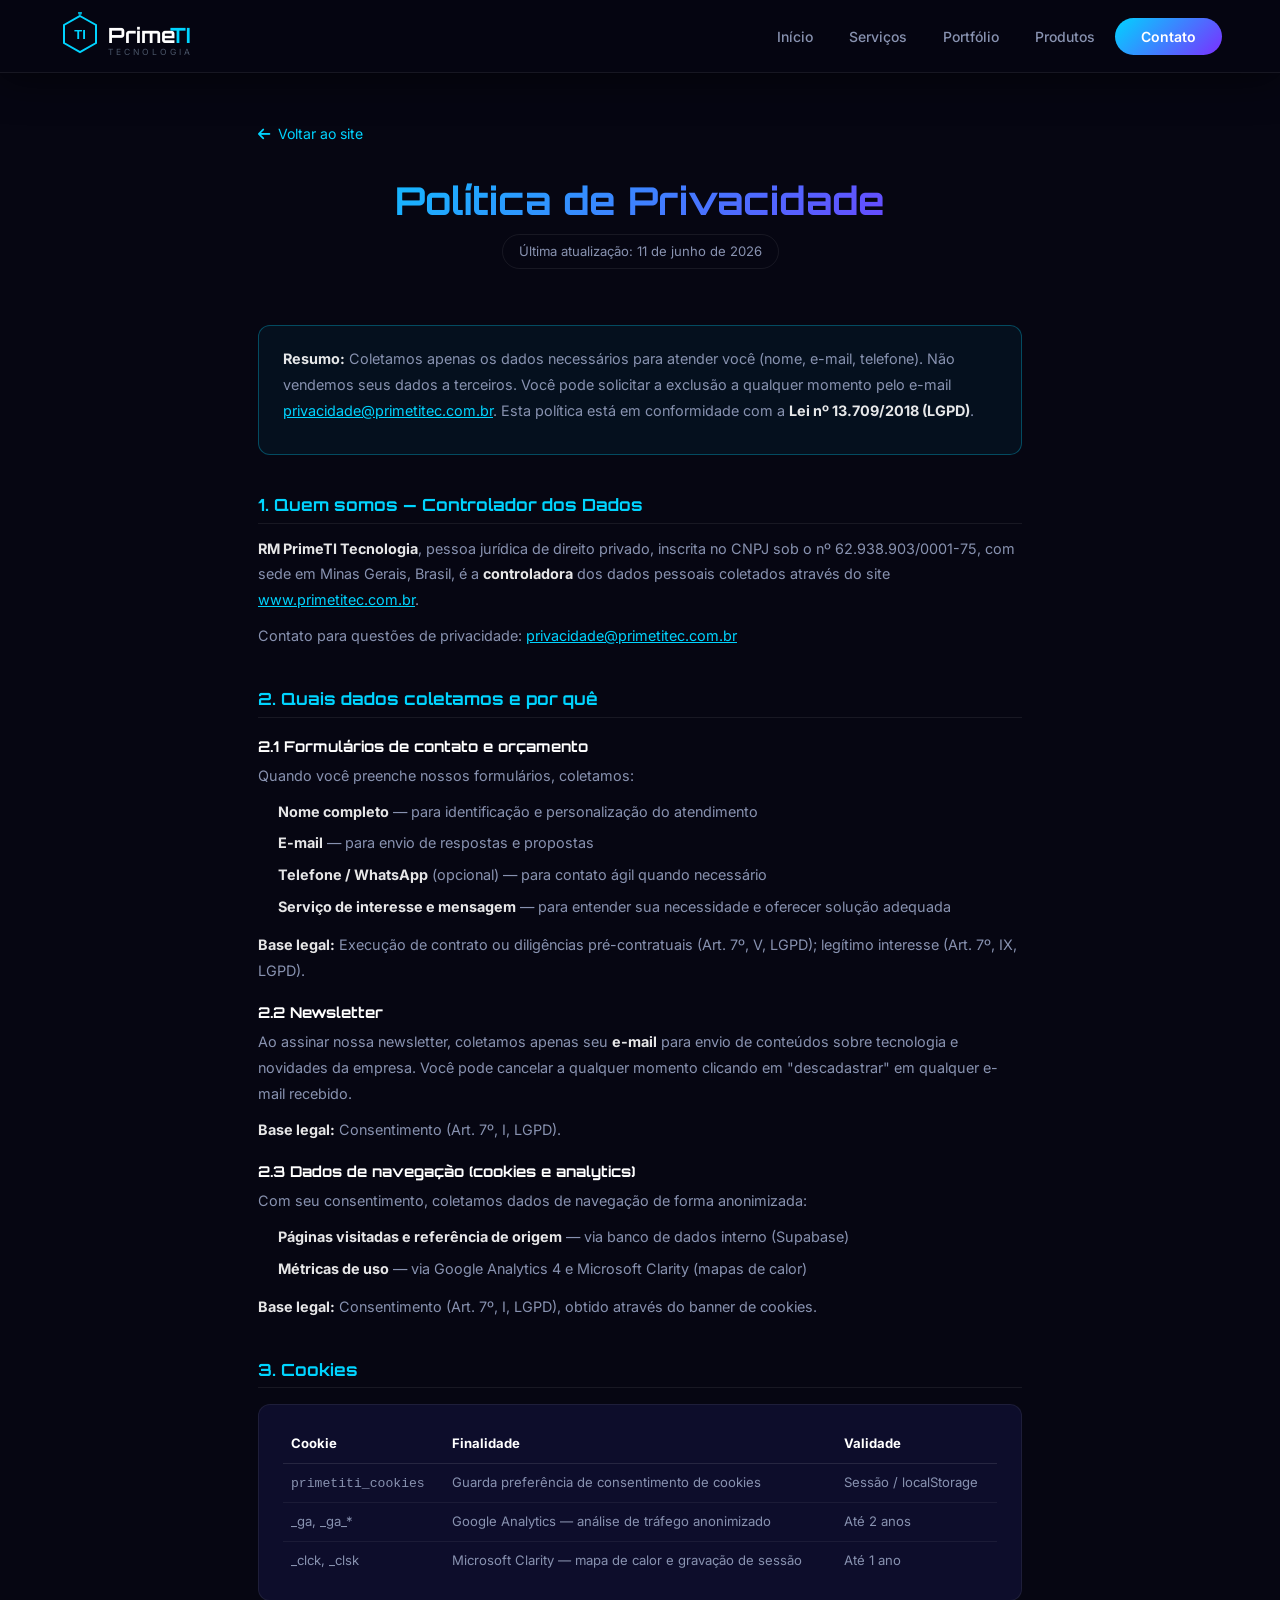
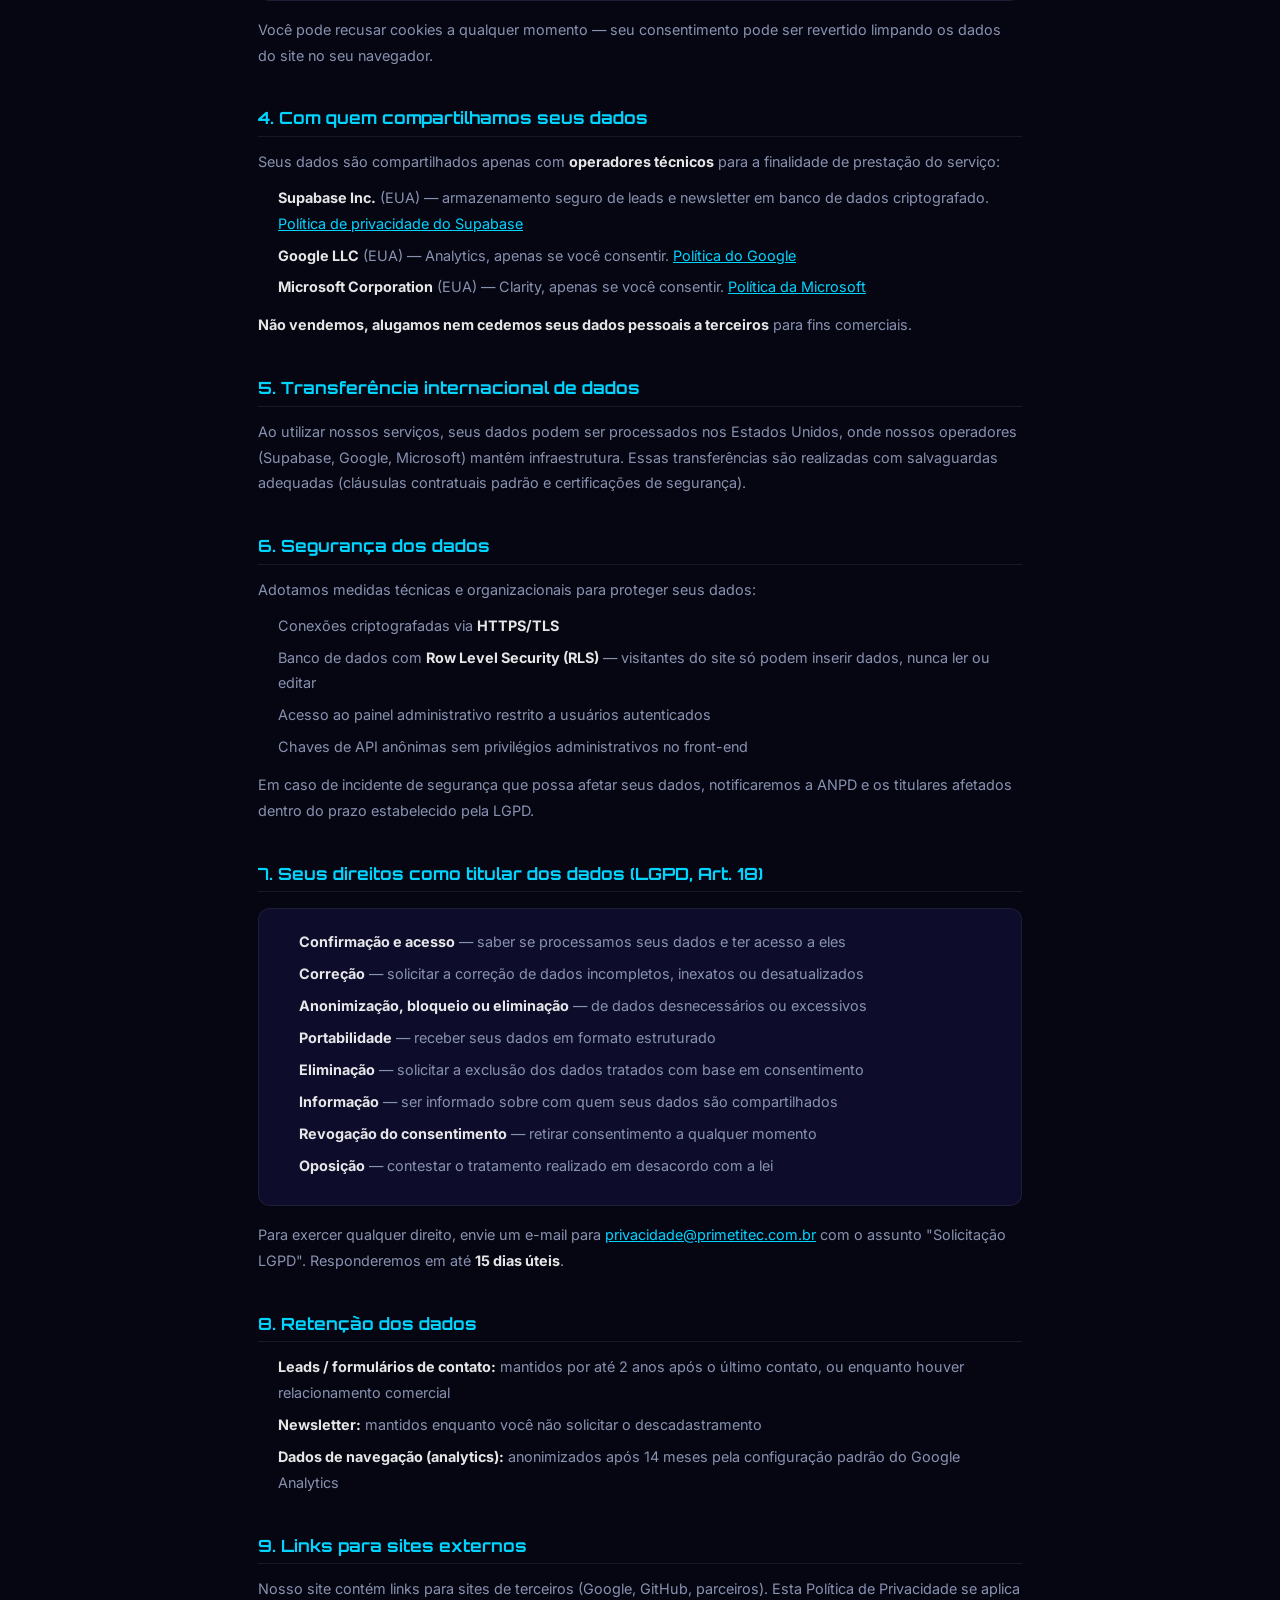
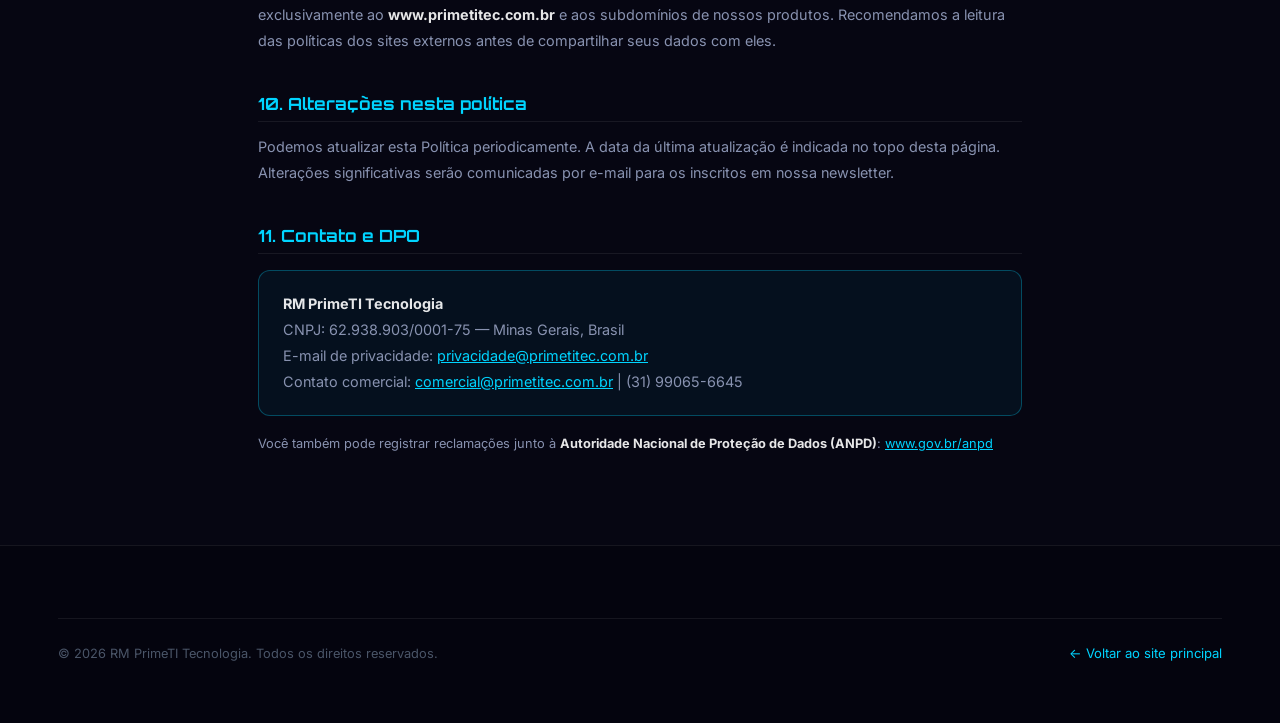
==== politica-de-privacidade.html @ 455aa3ec "feat: implement full feature set — LGPD, portfolio, testimonials, FAQ, quick quote, analytics, socia" ====
<!DOCTYPE html>
<html lang="pt-BR">
<head>
  <meta charset="UTF-8">
  <meta name="viewport" content="width=device-width, initial-scale=1.0">
  <title>Política de Privacidade | RM PrimeTI Tecnologia</title>
  <meta name="description" content="Política de Privacidade e Proteção de Dados da RM PrimeTI Tecnologia, em conformidade com a LGPD (Lei nº 13.709/2018).">
  <meta name="robots" content="index, follow">
  <link rel="canonical" href="https://www.primetitec.com.br/politica-de-privacidade.html">

  <link rel="icon" type="image/svg+xml" href="data:image/svg+xml,%3Csvg xmlns='http://www.w3.org/2000/svg' viewBox='0 0 64 64'%3E%3Crect width='64' height='64' rx='12' fill='%23060612'/%3E%3Cpolygon points='32,6 50,16 50,36 32,46 14,36 14,16' fill='none' stroke='%2300d4ff' stroke-width='2.5'/%3E%3Ctext x='50%25' y='58%25' text-anchor='middle' dominant-baseline='middle' font-family='Arial Black' font-weight='900' font-size='16' fill='%2300d4ff'%3ETI%3C/text%3E%3C/svg%3E">

  <link rel="preconnect" href="https://fonts.googleapis.com">
  <link rel="preconnect" href="https://fonts.gstatic.com" crossorigin>
  <link href="https://fonts.googleapis.com/css2?family=Orbitron:wght@700&family=Inter:wght@300;400;500;600&display=swap" rel="stylesheet">
  <link rel="stylesheet" href="https://cdnjs.cloudflare.com/ajax/libs/font-awesome/6.5.0/css/all.min.css">
  <link rel="stylesheet" href="css/styles.css">

  <style>
    .pp-page{padding:120px 0 80px}
    .pp-page .container{max-width:820px}
    .pp-header{text-align:center;margin-bottom:56px}
    .pp-header h1{font-family:var(--f-head);font-size:clamp(1.8rem,3vw,2.6rem);background:var(--grad);-webkit-background-clip:text;-webkit-text-fill-color:transparent;background-clip:text;margin-bottom:12px}
    .pp-header .updated{font-size:.82rem;color:var(--gray-1);border:1px solid var(--border);padding:6px 16px;border-radius:30px;display:inline-block}
    .pp-body h2{font-family:var(--f-head);font-size:1.05rem;color:var(--cyan);margin:40px 0 12px;padding-bottom:8px;border-bottom:1px solid var(--border)}
    .pp-body h3{font-size:.93rem;font-weight:700;color:#fff;margin:20px 0 8px}
    .pp-body p,.pp-body li{font-size:.9rem;color:var(--gray-1);line-height:1.8;margin-bottom:10px}
    .pp-body ul,.pp-body ol{padding-left:20px;margin-bottom:12px}
    .pp-body li{margin-bottom:6px}
    .pp-body a{color:var(--cyan);text-decoration:underline}
    .pp-body strong{color:rgba(255,255,255,.9)}
    .pp-card{background:var(--bg-card);border:1px solid var(--border);border-radius:12px;padding:20px 24px;margin:16px 0}
    .pp-card.highlight{border-color:rgba(0,212,255,.3);background:rgba(0,212,255,.05)}
    .back-link{display:inline-flex;align-items:center;gap:8px;color:var(--cyan);font-size:.88rem;margin-bottom:32px;text-decoration:none;transition:opacity .2s}
    .back-link:hover{opacity:.7}
  </style>
</head>
<body>

  <!-- NAVBAR -->
  <nav id="navbar" class="navbar scrolled" role="navigation" aria-label="Navegação principal">
    <div class="nav-container">
      <a href="/" class="nav-logo" aria-label="RM PrimeTI Tecnologia - Início">
        <svg width="190" height="48" viewBox="0 0 190 48" fill="none" xmlns="http://www.w3.org/2000/svg" aria-hidden="true">
          <polygon points="22,4 38,13 38,31 22,40 6,31 6,13" fill="none" stroke="#00d4ff" stroke-width="2"/>
          <circle cx="22" cy="1" r="2" fill="#00d4ff" opacity="0.8"/>
          <text x="22" y="27" text-anchor="middle" font-family="Arial Black, sans-serif" font-weight="900" font-size="13" fill="#00d4ff">TI</text>
          <text x="50" y="31" font-family="Orbitron, Arial, sans-serif" font-weight="700" font-size="21" fill="white">Prime</text>
          <text x="112" y="31" font-family="Orbitron, Arial, sans-serif" font-weight="700" font-size="21" fill="#00d4ff">TI</text>
          <text x="50" y="43" font-family="Inter, Arial, sans-serif" font-size="8.5" fill="#4a5568" letter-spacing="3">TECNOLOGIA</text>
        </svg>
      </a>
      <ul class="nav-menu" role="menubar">
        <li role="none"><a href="/#inicio"    class="nav-link" role="menuitem">Início</a></li>
        <li role="none"><a href="/#servicos"  class="nav-link" role="menuitem">Serviços</a></li>
        <li role="none"><a href="/#portfolio" class="nav-link" role="menuitem">Portfólio</a></li>
        <li role="none"><a href="/#produtos"  class="nav-link" role="menuitem">Produtos</a></li>
        <li role="none"><a href="/#contato"   class="nav-link nav-cta" role="menuitem">Contato</a></li>
      </ul>
      <button class="nav-toggle" id="navToggle" aria-label="Abrir menu" aria-expanded="false">
        <span></span><span></span><span></span>
      </button>
    </div>
  </nav>

  <!-- CONTENT -->
  <main class="pp-page">
    <div class="container">

      <a href="/" class="back-link">
        <i class="fas fa-arrow-left" aria-hidden="true"></i>
        Voltar ao site
      </a>

      <header class="pp-header">
        <h1>Política de Privacidade</h1>
        <span class="updated">Última atualização: 11 de junho de 2026</span>
      </header>

      <div class="pp-body">

        <div class="pp-card highlight">
          <p><strong>Resumo:</strong> Coletamos apenas os dados necessários para atender você (nome, e-mail, telefone). Não vendemos seus dados a terceiros. Você pode solicitar a exclusão a qualquer momento pelo e-mail <a href="mailto:privacidade@primetitec.com.br">privacidade@primetitec.com.br</a>. Esta política está em conformidade com a <strong>Lei nº 13.709/2018 (LGPD)</strong>.</p>
        </div>

        <h2>1. Quem somos — Controlador dos Dados</h2>
        <p><strong>RM PrimeTI Tecnologia</strong>, pessoa jurídica de direito privado, inscrita no CNPJ sob o nº 62.938.903/0001-75, com sede em Minas Gerais, Brasil, é a <strong>controladora</strong> dos dados pessoais coletados através do site <a href="https://www.primetitec.com.br">www.primetitec.com.br</a>.</p>
        <p>Contato para questões de privacidade: <a href="mailto:privacidade@primetitec.com.br">privacidade@primetitec.com.br</a></p>

        <h2>2. Quais dados coletamos e por quê</h2>

        <h3>2.1 Formulários de contato e orçamento</h3>
        <p>Quando você preenche nossos formulários, coletamos:</p>
        <ul>
          <li><strong>Nome completo</strong> — para identificação e personalização do atendimento</li>
          <li><strong>E-mail</strong> — para envio de respostas e propostas</li>
          <li><strong>Telefone / WhatsApp</strong> (opcional) — para contato ágil quando necessário</li>
          <li><strong>Serviço de interesse e mensagem</strong> — para entender sua necessidade e oferecer solução adequada</li>
        </ul>
        <p><strong>Base legal:</strong> Execução de contrato ou diligências pré-contratuais (Art. 7º, V, LGPD); legítimo interesse (Art. 7º, IX, LGPD).</p>

        <h3>2.2 Newsletter</h3>
        <p>Ao assinar nossa newsletter, coletamos apenas seu <strong>e-mail</strong> para envio de conteúdos sobre tecnologia e novidades da empresa. Você pode cancelar a qualquer momento clicando em "descadastrar" em qualquer e-mail recebido.</p>
        <p><strong>Base legal:</strong> Consentimento (Art. 7º, I, LGPD).</p>

        <h3>2.3 Dados de navegação (cookies e analytics)</h3>
        <p>Com seu consentimento, coletamos dados de navegação de forma anonimizada:</p>
        <ul>
          <li><strong>Páginas visitadas e referência de origem</strong> — via banco de dados interno (Supabase)</li>
          <li><strong>Métricas de uso</strong> — via Google Analytics 4 e Microsoft Clarity (mapas de calor)</li>
        </ul>
        <p><strong>Base legal:</strong> Consentimento (Art. 7º, I, LGPD), obtido através do banner de cookies.</p>

        <h2>3. Cookies</h2>
        <div class="pp-card">
          <table style="width:100%;border-collapse:collapse;font-size:.82rem">
            <thead>
              <tr style="border-bottom:1px solid rgba(255,255,255,.1)">
                <th style="text-align:left;padding:8px;color:#fff">Cookie</th>
                <th style="text-align:left;padding:8px;color:#fff">Finalidade</th>
                <th style="text-align:left;padding:8px;color:#fff">Validade</th>
              </tr>
            </thead>
            <tbody>
              <tr>
                <td style="padding:8px;color:var(--gray-1)"><code>primetiti_cookies</code></td>
                <td style="padding:8px;color:var(--gray-1)">Guarda preferência de consentimento de cookies</td>
                <td style="padding:8px;color:var(--gray-1)">Sessão / localStorage</td>
              </tr>
              <tr style="border-top:1px solid rgba(255,255,255,.06)">
                <td style="padding:8px;color:var(--gray-1)">_ga, _ga_*</td>
                <td style="padding:8px;color:var(--gray-1)">Google Analytics — análise de tráfego anonimizado</td>
                <td style="padding:8px;color:var(--gray-1)">Até 2 anos</td>
              </tr>
              <tr style="border-top:1px solid rgba(255,255,255,.06)">
                <td style="padding:8px;color:var(--gray-1)">_clck, _clsk</td>
                <td style="padding:8px;color:var(--gray-1)">Microsoft Clarity — mapa de calor e gravação de sessão</td>
                <td style="padding:8px;color:var(--gray-1)">Até 1 ano</td>
              </tr>
            </tbody>
          </table>
        </div>
        <p>Você pode recusar cookies a qualquer momento — seu consentimento pode ser revertido limpando os dados do site no seu navegador.</p>

        <h2>4. Com quem compartilhamos seus dados</h2>
        <p>Seus dados são compartilhados apenas com <strong>operadores técnicos</strong> para a finalidade de prestação do serviço:</p>
        <ul>
          <li><strong>Supabase Inc.</strong> (EUA) — armazenamento seguro de leads e newsletter em banco de dados criptografado. <a href="https://supabase.com/privacy" target="_blank" rel="noopener">Política de privacidade do Supabase</a></li>
          <li><strong>Google LLC</strong> (EUA) — Analytics, apenas se você consentir. <a href="https://policies.google.com/privacy" target="_blank" rel="noopener">Política do Google</a></li>
          <li><strong>Microsoft Corporation</strong> (EUA) — Clarity, apenas se você consentir. <a href="https://privacy.microsoft.com/pt-br/privacystatement" target="_blank" rel="noopener">Política da Microsoft</a></li>
        </ul>
        <p><strong>Não vendemos, alugamos nem cedemos seus dados pessoais a terceiros</strong> para fins comerciais.</p>

        <h2>5. Transferência internacional de dados</h2>
        <p>Ao utilizar nossos serviços, seus dados podem ser processados nos Estados Unidos, onde nossos operadores (Supabase, Google, Microsoft) mantêm infraestrutura. Essas transferências são realizadas com salvaguardas adequadas (cláusulas contratuais padrão e certificações de segurança).</p>

        <h2>6. Segurança dos dados</h2>
        <p>Adotamos medidas técnicas e organizacionais para proteger seus dados:</p>
        <ul>
          <li>Conexões criptografadas via <strong>HTTPS/TLS</strong></li>
          <li>Banco de dados com <strong>Row Level Security (RLS)</strong> — visitantes do site só podem inserir dados, nunca ler ou editar</li>
          <li>Acesso ao painel administrativo restrito a usuários autenticados</li>
          <li>Chaves de API anônimas sem privilégios administrativos no front-end</li>
        </ul>
        <p>Em caso de incidente de segurança que possa afetar seus dados, notificaremos a ANPD e os titulares afetados dentro do prazo estabelecido pela LGPD.</p>

        <h2>7. Seus direitos como titular dos dados (LGPD, Art. 18)</h2>
        <div class="pp-card">
          <ul style="margin:0;padding-left:16px">
            <li><strong>Confirmação e acesso</strong> — saber se processamos seus dados e ter acesso a eles</li>
            <li><strong>Correção</strong> — solicitar a correção de dados incompletos, inexatos ou desatualizados</li>
            <li><strong>Anonimização, bloqueio ou eliminação</strong> — de dados desnecessários ou excessivos</li>
            <li><strong>Portabilidade</strong> — receber seus dados em formato estruturado</li>
            <li><strong>Eliminação</strong> — solicitar a exclusão dos dados tratados com base em consentimento</li>
            <li><strong>Informação</strong> — ser informado sobre com quem seus dados são compartilhados</li>
            <li><strong>Revogação do consentimento</strong> — retirar consentimento a qualquer momento</li>
            <li><strong>Oposição</strong> — contestar o tratamento realizado em desacordo com a lei</li>
          </ul>
        </div>
        <p>Para exercer qualquer direito, envie um e-mail para <a href="mailto:privacidade@primetitec.com.br">privacidade@primetitec.com.br</a> com o assunto "Solicitação LGPD". Responderemos em até <strong>15 dias úteis</strong>.</p>

        <h2>8. Retenção dos dados</h2>
        <ul>
          <li><strong>Leads / formulários de contato:</strong> mantidos por até 2 anos após o último contato, ou enquanto houver relacionamento comercial</li>
          <li><strong>Newsletter:</strong> mantidos enquanto você não solicitar o descadastramento</li>
          <li><strong>Dados de navegação (analytics):</strong> anonimizados após 14 meses pela configuração padrão do Google Analytics</li>
        </ul>

        <h2>9. Links para sites externos</h2>
        <p>Nosso site contém links para sites de terceiros (Google, GitHub, parceiros). Esta Política de Privacidade se aplica exclusivamente ao <strong>www.primetitec.com.br</strong> e aos subdomínios de nossos produtos. Recomendamos a leitura das políticas dos sites externos antes de compartilhar seus dados com eles.</p>

        <h2>10. Alterações nesta política</h2>
        <p>Podemos atualizar esta Política periodicamente. A data da última atualização é indicada no topo desta página. Alterações significativas serão comunicadas por e-mail para os inscritos em nossa newsletter.</p>

        <h2>11. Contato e DPO</h2>
        <div class="pp-card highlight">
          <p style="margin:0">
            <strong>RM PrimeTI Tecnologia</strong><br>
            CNPJ: 62.938.903/0001-75 — Minas Gerais, Brasil<br>
            E-mail de privacidade: <a href="mailto:privacidade@primetitec.com.br">privacidade@primetitec.com.br</a><br>
            Contato comercial: <a href="mailto:comercial@primetitec.com.br">comercial@primetitec.com.br</a> | (31) 99065-6645
          </p>
        </div>
        <p style="margin-top:16px;font-size:.8rem">Você também pode registrar reclamações junto à <strong>Autoridade Nacional de Proteção de Dados (ANPD)</strong>: <a href="https://www.gov.br/anpd" target="_blank" rel="noopener">www.gov.br/anpd</a></p>

      </div>
    </div>
  </main>

  <!-- FOOTER -->
  <footer class="footer" role="contentinfo">
    <div class="container">
      <div class="footer-bottom" style="border-top:1px solid rgba(255,255,255,.07);padding:24px 0;display:flex;justify-content:space-between;align-items:center;flex-wrap:wrap;gap:12px">
        <p style="margin:0;font-size:.8rem;color:var(--gray-2)">&copy; <span id="year"></span> RM PrimeTI Tecnologia. Todos os direitos reservados.</p>
        <a href="/" style="color:var(--cyan);font-size:.82rem;text-decoration:none">← Voltar ao site principal</a>
      </div>
    </div>
  </footer>

  <script>document.getElementById('year').textContent = new Date().getFullYear();</script>
  <script>
    const nb = document.getElementById('navbar');
    const tg = document.getElementById('navToggle');
    const mu = nb?.querySelector('.nav-menu');
    tg?.addEventListener('click', () => {
      const o = mu.classList.toggle('open');
      tg.setAttribute('aria-expanded', o);
    });
  </script>
</body>
</html>
---- css/styles.css ----
/* ============================================================
   RM PrimeTI Tecnologia — Site Institucional
   Estilo principal
   ============================================================ */

/* ===== TOKENS ===== */
:root {
  --bg: #060612;
  --bg-2: #0a0a22;
  --bg-card: #0d0d2b;
  --bg-card-h: #131345;
  --cyan: #00d4ff;
  --cyan-d: rgba(0,212,255,.12);
  --cyan-g: rgba(0,212,255,.35);
  --purple: #7b2fff;
  --purple-d: rgba(123,47,255,.12);
  --purple-g: rgba(123,47,255,.35);
  --orange: #ff6b35;
  --green: #27c93f;
  --pink: #ff6b9d;
  --gold: #ffbd2e;
  --wpp: #25d366;
  --white: #ffffff;
  --gray-1: #8892b0;
  --gray-2: #4a5568;
  --border: rgba(255,255,255,.07);
  --border-c: rgba(0,212,255,.25);
  --grad: linear-gradient(135deg,#00d4ff 0%,#7b2fff 100%);
  --f-head: 'Orbitron','Arial Black',sans-serif;
  --f-body: 'Inter','Arial',sans-serif;
  --r: 14px;
  --r-lg: 22px;
  --ease: cubic-bezier(.4,0,.2,1);
  --t: all .3s var(--ease);
}

/* ===== RESET ===== */
*,*::before,*::after{box-sizing:border-box;margin:0;padding:0}
html{scroll-behavior:smooth;font-size:16px}
body{font-family:var(--f-body);background:var(--bg);color:var(--white);line-height:1.65;overflow-x:hidden}
img,svg{display:block;max-width:100%}
a{text-decoration:none;color:inherit}
ul{list-style:none}
button{cursor:pointer;border:none;background:none;font-family:inherit}

/* ===== TYPOGRAPHY ===== */
h1,h2,h3,h4{font-family:var(--f-head);line-height:1.15}
.gradient-text{
  background:var(--grad);
  -webkit-background-clip:text;
  -webkit-text-fill-color:transparent;
  background-clip:text
}

/* ===== LAYOUT ===== */
.container{max-width:1220px;margin:0 auto;padding:0 28px}
section{padding:110px 0}

/* ===== BUTTONS ===== */
.btn{
  display:inline-flex;align-items:center;gap:10px;
  padding:14px 30px;border-radius:50px;
  font-family:var(--f-body);font-size:15px;font-weight:600;
  cursor:pointer;transition:var(--t);position:relative;overflow:hidden
}
.btn-primary{background:var(--grad);color:#fff;box-shadow:0 4px 24px rgba(0,212,255,.3)}
.btn-primary:hover{transform:translateY(-3px);box-shadow:0 10px 40px rgba(0,212,255,.5)}
.btn-secondary{background:transparent;color:#fff;border:1.5px solid rgba(255,255,255,.25);backdrop-filter:blur(10px)}
.btn-secondary:hover{border-color:var(--cyan);color:var(--cyan);background:var(--cyan-d);transform:translateY(-3px)}
.btn-large{padding:18px 40px;font-size:16px}

/* ===== SECTION HEADER ===== */
.section-header{text-align:center;margin-bottom:72px}
.section-tag{
  display:inline-block;padding:6px 18px;
  background:var(--cyan-d);border:1px solid var(--cyan);border-radius:50px;
  color:var(--cyan);font-size:12px;font-weight:700;text-transform:uppercase;letter-spacing:2.5px;margin-bottom:18px
}
.section-title{font-size:clamp(26px,4vw,46px);color:var(--white);margin-bottom:18px}
.section-subtitle{color:var(--gray-1);font-size:17px;max-width:620px;margin:0 auto;line-height:1.75}

/* ===== SCROLL REVEAL ===== */
.reveal{opacity:0;transform:translateY(36px);transition:opacity .75s var(--ease),transform .75s var(--ease)}
.reveal.visible{opacity:1;transform:translateY(0)}

/* ============================================================
   NAVBAR
   ============================================================ */
.navbar{
  position:fixed;top:0;left:0;right:0;z-index:1000;
  padding:18px 0;transition:var(--t)
}
.navbar.scrolled{
  background:rgba(6,6,18,.96);backdrop-filter:blur(20px);
  border-bottom:1px solid var(--border);padding:12px 0;
  box-shadow:0 4px 40px rgba(0,0,0,.6)
}
.nav-container{
  max-width:1220px;margin:0 auto;padding:0 28px;
  display:flex;align-items:center;justify-content:space-between
}
.nav-logo{display:flex;align-items:center;flex-shrink:0}
.nav-menu{display:flex;align-items:center;gap:4px}
.nav-link{
  color:var(--gray-1);font-size:14px;font-weight:500;
  padding:8px 16px;border-radius:8px;transition:var(--t)
}
.nav-link:hover,.nav-link.active{color:var(--white);background:rgba(255,255,255,.05)}
.nav-cta{
  background:var(--grad)!important;color:#fff!important;
  border-radius:50px!important;padding:10px 26px!important;font-weight:600!important
}
.nav-cta:hover{box-shadow:0 6px 24px rgba(0,212,255,.45);transform:translateY(-1px)}
.nav-toggle{
  display:none;flex-direction:column;gap:5px;
  padding:6px;z-index:1001
}
.nav-toggle span{
  display:block;width:24px;height:2px;
  background:var(--white);border-radius:2px;transition:var(--t)
}

/* ============================================================
   HERO
   ============================================================ */
.hero{
  position:relative;min-height:100vh;
  display:flex;align-items:center;justify-content:center;
  overflow:hidden;padding:0
}
#particleCanvas{
  position:absolute;inset:0;width:100%;height:100%;z-index:0
}
.hero-orbs{position:absolute;inset:0;z-index:0;pointer-events:none}
.orb{
  position:absolute;border-radius:50%;filter:blur(80px);
  animation:floatOrb 12s ease-in-out infinite alternate
}
.orb-1{
  width:600px;height:600px;top:-200px;left:-150px;
  background:radial-gradient(circle,rgba(0,212,255,.08),transparent 70%);
  animation-delay:0s
}
.orb-2{
  width:500px;height:500px;top:50%;right:-100px;
  background:radial-gradient(circle,rgba(123,47,255,.1),transparent 70%);
  animation-delay:-4s
}
.orb-3{
  width:400px;height:400px;bottom:-100px;left:30%;
  background:radial-gradient(circle,rgba(0,212,255,.06),transparent 70%);
  animation-delay:-8s
}
@keyframes floatOrb{
  0%{transform:translate(0,0) scale(1)}
  100%{transform:translate(30px,40px) scale(1.1)}
}
.hero-overlay{
  position:absolute;inset:0;z-index:1;
  background:
    radial-gradient(ellipse at 50% 0%,rgba(0,212,255,.06) 0%,transparent 55%),
    linear-gradient(to bottom,transparent 55%,var(--bg) 100%)
}
.hero-content{
  position:relative;z-index:2;text-align:center;
  max-width:880px;padding:0 28px;padding-top:90px
}
.hero-badge{
  display:inline-flex;align-items:center;gap:10px;
  padding:8px 22px;background:rgba(0,212,255,.08);
  border:1px solid rgba(0,212,255,.3);border-radius:50px;
  color:var(--cyan);font-size:13px;font-weight:600;letter-spacing:.5px;
  margin-bottom:36px;
  animation:fadeDown .8s var(--ease) forwards
}
.badge-dot{
  width:8px;height:8px;background:var(--cyan);border-radius:50%;
  animation:pulseDot 2s infinite
}
@keyframes pulseDot{
  0%,100%{opacity:1;transform:scale(1)}
  50%{opacity:.5;transform:scale(.75)}
}
.hero-title{
  font-size:clamp(38px,6.5vw,84px);font-weight:900;
  color:var(--white);margin-bottom:28px
}
.hero-line{
  display:block;opacity:0;transform:translateY(32px);
  animation:fadeUp .9s var(--ease) var(--delay,0s) forwards
}
.hero-subtitle{
  font-size:clamp(16px,2.2vw,20px);color:var(--gray-1);
  max-width:660px;margin:0 auto 44px;line-height:1.8;
  opacity:0;animation:fadeUp .9s var(--ease) var(--delay,0s) forwards
}
.hero-buttons{
  display:flex;gap:18px;justify-content:center;flex-wrap:wrap;
  margin-bottom:72px;
  opacity:0;animation:fadeUp .9s var(--ease) var(--delay,0s) forwards
}
.hero-stats{
  display:flex;align-items:center;justify-content:center;gap:36px;
  opacity:0;animation:fadeUp .9s var(--ease) var(--delay,0s) forwards
}
.stat{text-align:center}
.stat-row{display:flex;align-items:baseline;justify-content:center;gap:2px}
.stat-number{font-family:var(--f-head);font-size:38px;font-weight:700;color:var(--cyan)}
.stat-plus{font-family:var(--f-head);font-size:24px;font-weight:700;color:var(--cyan)}
.stat-label{display:block;font-size:12px;color:var(--gray-2);text-transform:uppercase;letter-spacing:1.5px;margin-top:4px}
.stat-divider{width:1px;height:44px;background:var(--border)}
.hero-scroll{
  position:absolute;bottom:36px;left:50%;transform:translateX(-50%);
  z-index:2;display:flex;flex-direction:column;align-items:center;gap:10px
}
.hero-scroll span{font-size:11px;color:var(--gray-2);letter-spacing:2px;text-transform:uppercase}
.scroll-mouse{
  width:24px;height:40px;border:2px solid rgba(255,255,255,.2);
  border-radius:12px;display:flex;justify-content:center;padding-top:6px
}
.scroll-dot{
  width:4px;height:8px;background:var(--cyan);border-radius:2px;
  animation:scrollAnim 2s infinite
}
@keyframes scrollAnim{
  0%{transform:translateY(0);opacity:1}
  100%{transform:translateY(14px);opacity:0}
}
@keyframes fadeDown{from{opacity:0;transform:translateY(-22px)}to{opacity:1;transform:translateY(0)}}
@keyframes fadeUp{from{opacity:0;transform:translateY(32px)}to{opacity:1;transform:translateY(0)}}

/* ============================================================
   FEATURES BAR
   ============================================================ */
.features-bar{
  background:rgba(13,13,43,.8);
  border-top:1px solid var(--border);border-bottom:1px solid var(--border);
  backdrop-filter:blur(10px);padding:20px 0
}
.features-row{
  display:flex;align-items:center;justify-content:center;
  flex-wrap:wrap;gap:8px
}
.feature-item{
  display:flex;align-items:center;gap:10px;
  padding:10px 28px;font-size:14px;font-weight:500;color:var(--gray-1)
}
.feature-item i{color:var(--cyan);font-size:16px}
.feature-sep{width:1px;height:28px;background:var(--border)}

/* ============================================================
   SERVICES
   ============================================================ */
.services{
  background:linear-gradient(180deg,var(--bg) 0%,#080820 50%,var(--bg) 100%)
}
.services-grid{
  display:grid;grid-template-columns:repeat(3,1fr);
  gap:28px;align-items:start
}
.service-card{
  background:var(--bg-card);border:1px solid var(--border);
  border-radius:var(--r-lg);padding:28px;
  position:relative;transition:var(--t);overflow:hidden
}
.service-card::after{
  content:'';position:absolute;top:0;left:0;right:0;height:2px;
  background:var(--grad);opacity:0;transition:var(--t)
}
.service-card:hover{
  transform:translateY(-10px);
  border-color:rgba(0,212,255,.3);
  box-shadow:0 24px 64px rgba(0,0,0,.5),0 0 40px rgba(0,212,255,.1)
}
.service-card:hover::after{opacity:1}
.service-card.featured{
  border-color:rgba(123,47,255,.35);
  background:linear-gradient(145deg,#0d0d2b,#130d2e);
  box-shadow:0 0 50px rgba(123,47,255,.08)
}
.service-card.featured::after{background:linear-gradient(90deg,#7b2fff,#00d4ff);opacity:1}
.service-featured-badge{
  position:absolute;top:18px;right:18px;
  padding:4px 12px;background:var(--grad);border-radius:50px;
  font-size:10px;font-weight:700;text-transform:uppercase;letter-spacing:1px;color:#fff
}
.service-illustration{
  width:100%;height:190px;border-radius:12px;
  overflow:hidden;background:rgba(0,0,0,.25);margin-bottom:24px
}
.service-illustration svg{width:100%;height:100%}
.service-icon{
  width:52px;height:52px;border-radius:13px;
  background:var(--cyan-d);border:1px solid rgba(0,212,255,.25);
  display:flex;align-items:center;justify-content:center;
  font-size:21px;color:var(--cyan);margin-bottom:18px;transition:var(--t)
}
.service-icon.purple{background:var(--purple-d);border-color:rgba(123,47,255,.25);color:var(--purple)}
.service-card:hover .service-icon{box-shadow:0 0 22px rgba(0,212,255,.3);transform:scale(1.07)}
.service-title{font-size:19px;font-weight:700;margin-bottom:12px;color:var(--white)}
.service-description{color:var(--gray-1);font-size:14px;line-height:1.75;margin-bottom:18px}
.service-features{display:flex;flex-direction:column;gap:9px;margin-bottom:24px}
.service-features li{
  display:flex;align-items:center;gap:10px;
  font-size:13px;color:var(--gray-1)
}
.service-features li i{color:var(--cyan);font-size:12px;flex-shrink:0}
.service-cta{
  display:inline-flex;align-items:center;gap:8px;
  color:var(--cyan);font-size:14px;font-weight:600;transition:var(--t)
}
.service-cta.purple{color:var(--purple)}
.service-cta:hover{gap:14px;opacity:.85}
.service-cta i{font-size:12px;transition:var(--t)}

/* ============================================================
   PRODUCTS
   ============================================================ */
.products{background:var(--bg)}
.products-grid{
  display:grid;grid-template-columns:repeat(4,1fr);gap:22px
}
.product-card{
  position:relative;background:var(--bg-card);
  border:1px solid var(--border);border-radius:var(--r-lg);
  padding:28px 24px;color:var(--white);transition:var(--t);
  overflow:hidden;display:flex;flex-direction:column;gap:12px
}
.product-card:hover{
  transform:translateY(-8px);
  border-color:rgba(0,212,255,.25);
  box-shadow:0 20px 60px rgba(0,0,0,.5)
}
.product-glow{
  position:absolute;top:-60px;right:-60px;
  width:160px;height:160px;border-radius:50%;
  filter:blur(50px);opacity:.25;transition:var(--t)
}
.product-card:hover .product-glow{opacity:.5}
.nexus-glow{background:#00d4ff}
.belle-glow{background:#ff6b9d}
.recebi-glow{background:#27c93f}
.lume-glow{background:#ffbd2e}
.product-header{display:flex;align-items:flex-start;justify-content:space-between;gap:12px}
.product-icon{width:60px;height:60px;flex-shrink:0}
.product-icon svg{width:100%;height:100%}
.product-tag{
  display:inline-block;padding:4px 11px;
  border:1px solid var(--tag-color,var(--cyan));
  border-radius:50px;color:var(--tag-color,var(--cyan));
  font-size:10px;font-weight:700;text-transform:uppercase;letter-spacing:2px
}
.product-name{font-size:22px;font-weight:700;color:var(--white)}
.product-description{font-size:13.5px;color:var(--gray-1);line-height:1.65;flex:1}
.product-link{
  display:flex;align-items:center;gap:8px;
  font-size:13px;font-weight:600;
  color:var(--link-color,var(--cyan));
  margin-top:6px;transition:var(--t)
}
.product-card:hover .product-link{gap:14px}
.product-link i{font-size:11px}

/* ============================================================
   ABOUT
   ============================================================ */
.about{background:linear-gradient(180deg,var(--bg) 0%,#080820 100%)}
.about-grid{
  display:grid;grid-template-columns:1fr 1fr;
  gap:80px;align-items:center
}
.about-content .section-tag,.about-content .section-title{text-align:left}
.about-content .section-title{margin-bottom:24px}
.about-text{color:var(--gray-1);font-size:16px;line-height:1.85;margin-bottom:18px}
.about-text strong{color:var(--white)}
.about-values{display:flex;flex-direction:column;gap:22px;margin-top:36px}
.value-item{display:flex;align-items:flex-start;gap:18px}
.value-icon{
  width:46px;height:46px;border-radius:12px;flex-shrink:0;
  background:var(--cyan-d);border:1px solid rgba(0,212,255,.2);
  display:flex;align-items:center;justify-content:center;
  color:var(--cyan);font-size:18px
}
.value-item h4{font-family:var(--f-head);font-size:14px;color:var(--white);margin-bottom:4px}
.value-item p{font-size:13px;color:var(--gray-1)}

/* Tech tiles */
.about-visual{display:flex;justify-content:center;align-items:center}
.tech-tiles{
  display:grid;grid-template-columns:repeat(3,1fr);
  gap:14px;max-width:400px
}
.tile{
  aspect-ratio:1;border-radius:20px;
  display:flex;flex-direction:column;align-items:center;
  justify-content:center;gap:8px;
  font-size:11px;font-weight:600;text-transform:uppercase;
  letter-spacing:1px;cursor:default;transition:var(--t)
}
.tile i{font-size:26px}
.tile-primary{
  background:var(--cyan-d);border:1px solid rgba(0,212,255,.2);color:var(--cyan)
}
.tile-secondary{
  background:var(--purple-d);border:1px solid rgba(123,47,255,.2);color:var(--purple)
}
.tile-featured{
  grid-column:2;
  background:linear-gradient(135deg,rgba(0,212,255,.12),rgba(123,47,255,.12));
  border:1px solid rgba(0,212,255,.3)
}
.tile:hover{transform:scale(1.06);box-shadow:0 0 22px rgba(0,212,255,.15)}

/* ============================================================
   CONTACT
   ============================================================ */
.contact{background:var(--bg)}
.contact-grid{
  display:grid;grid-template-columns:repeat(3,1fr);
  gap:22px;margin-bottom:52px
}
.contact-card{
  background:var(--bg-card);border:1px solid var(--border);
  border-radius:var(--r-lg);padding:42px 32px;
  text-align:center;color:var(--white);
  transition:var(--t);display:flex;flex-direction:column;
  align-items:center;gap:12px
}
.contact-card:hover{transform:translateY(-7px)}
.whatsapp-card:hover{
  border-color:rgba(37,211,102,.35);
  box-shadow:0 16px 50px rgba(37,211,102,.12)
}
.email-card:hover{
  border-color:rgba(0,212,255,.3);
  box-shadow:0 16px 50px rgba(0,212,255,.08)
}
.contact-icon-wrap{
  width:76px;height:76px;border-radius:22px;
  display:flex;align-items:center;justify-content:center;
  font-size:32px;margin-bottom:6px
}
.wpp-icon{background:rgba(37,211,102,.1);color:var(--wpp);border:1px solid rgba(37,211,102,.2)}
.email-icon{background:var(--cyan-d);color:var(--cyan);border:1px solid rgba(0,212,255,.2)}
.info-icon{background:var(--purple-d);color:var(--purple);border:1px solid rgba(123,47,255,.2)}
.contact-card h3{font-size:19px;font-weight:700;color:var(--white)}
.contact-card p{font-size:15px;color:var(--gray-1)}
.contact-pill{
  font-size:12px;font-weight:600;padding:6px 18px;
  border-radius:50px;margin-top:8px
}
.wpp-pill{color:var(--wpp);border:1px solid rgba(37,211,102,.3)}
.email-pill{color:var(--cyan);border:1px solid var(--border-c)}
.info-pill{color:var(--purple);border:1px solid rgba(123,47,255,.3)}

/* CTA Banner */
.cta-banner{
  background:linear-gradient(135deg,rgba(0,212,255,.08),rgba(123,47,255,.1));
  border:1px solid rgba(0,212,255,.2);border-radius:var(--r-lg);
  padding:52px;display:flex;align-items:center;
  justify-content:space-between;gap:32px;flex-wrap:wrap
}
.cta-content h3{font-size:22px;font-weight:700;color:var(--white);margin-bottom:10px;line-height:1.3}
.cta-content p{color:var(--gray-1);font-size:15px}

/* ============================================================
   FOOTER
   ============================================================ */
.footer{background:#04040e;border-top:1px solid var(--border);padding:72px 0 36px}
.footer-grid{
  display:grid;grid-template-columns:2fr 1fr 1fr 1fr;
  gap:48px;margin-bottom:56px
}
.footer-tagline{color:var(--gray-1);font-size:14px;line-height:1.75;margin:18px 0 10px;max-width:280px}
.footer-cnpj{color:var(--gray-2);font-size:12px}
.footer-col h4{
  font-family:var(--f-head);font-size:12px;color:var(--white);
  text-transform:uppercase;letter-spacing:2.5px;margin-bottom:22px
}
.footer-col ul{display:flex;flex-direction:column;gap:13px}
.footer-col ul a{color:var(--gray-1);font-size:14px;transition:var(--t)}
.footer-col ul a:hover{color:var(--cyan);padding-left:4px}
.footer-bottom{
  border-top:1px solid var(--border);padding-top:28px;
  display:flex;justify-content:space-between;align-items:center;
  flex-wrap:wrap;gap:16px
}
.footer-bottom p{color:var(--gray-2);font-size:13px}

/* ============================================================
   WHATSAPP FLOAT
   ============================================================ */
.wpp-float{
  position:fixed;bottom:34px;right:34px;
  width:62px;height:62px;background:var(--wpp);border-radius:50%;
  display:flex;align-items:center;justify-content:center;
  font-size:30px;color:#fff;z-index:999;
  box-shadow:0 4px 24px rgba(37,211,102,.45);
  transition:var(--t);overflow:visible
}
.wpp-float:hover{transform:scale(1.12);box-shadow:0 10px 40px rgba(37,211,102,.7)}
.wpp-tooltip{
  position:absolute;right:72px;
  background:#1a1a3e;color:#fff;
  padding:7px 14px;border-radius:8px;
  font-family:var(--f-body);font-size:13px;white-space:nowrap;
  border:1px solid var(--border);
  opacity:0;pointer-events:none;transition:var(--t)
}
.wpp-tooltip::after{
  content:'';position:absolute;right:-6px;top:50%;
  transform:translateY(-50%);
  border:6px solid transparent;border-right:none;
  border-left-color:#1a1a3e
}
.wpp-float:hover .wpp-tooltip{opacity:1}

/* ============================================================
   FORMS (Contact Form + Newsletter)
   ============================================================ */
.form-section{
  background:linear-gradient(135deg,rgba(0,212,255,.04),rgba(123,47,255,.05));
  border:1px solid rgba(0,212,255,.15);border-radius:var(--r-lg);
  margin-bottom:52px;overflow:hidden
}
.form-section-inner{padding:52px}
.form-section-header{text-align:center;margin-bottom:40px}
.form-section-badge{
  display:inline-flex;align-items:center;gap:8px;
  padding:6px 16px;background:var(--cyan-d);
  border:1px solid rgba(0,212,255,.3);border-radius:50px;
  color:var(--cyan);font-size:12px;font-weight:700;
  text-transform:uppercase;letter-spacing:2px;margin-bottom:16px
}
.form-section-header h3{font-size:clamp(18px,2.5vw,26px);color:var(--white);margin-bottom:8px}
.form-section-header p{color:var(--gray-1);font-size:15px}
.form-row{display:grid;grid-template-columns:1fr 1fr;gap:20px;margin-bottom:20px}
.form-group{display:flex;flex-direction:column;gap:8px}
.form-full{grid-column:1/-1;margin-bottom:20px}
.form-group label{
  font-size:12px;font-weight:700;color:var(--gray-1);
  text-transform:uppercase;letter-spacing:1px
}
.req{color:var(--cyan)}
.form-group input,
.form-group select,
.form-group textarea{
  background:rgba(0,0,0,.35);border:1.5px solid var(--border);
  border-radius:10px;padding:13px 16px;
  color:var(--white);font-family:var(--f-body);font-size:15px;
  transition:var(--t);outline:none;width:100%;-webkit-appearance:none
}
.form-group select{
  cursor:pointer;
  background-image:url("data:image/svg+xml,%3Csvg xmlns='http://www.w3.org/2000/svg' width='12' height='8' viewBox='0 0 12 8'%3E%3Cpath d='M1 1l5 5 5-5' stroke='%238892b0' stroke-width='1.5' fill='none' stroke-linecap='round'/%3E%3C/svg%3E");
  background-repeat:no-repeat;background-position:right 14px center;padding-right:44px
}
.form-group textarea{resize:vertical;min-height:110px}
.form-group input::placeholder,
.form-group textarea::placeholder{color:var(--gray-2)}
.form-group select option{background:#0d0d2b;color:var(--white)}
.form-group input:focus,
.form-group select:focus,
.form-group textarea:focus{
  border-color:var(--cyan);background:rgba(0,212,255,.04);
  box-shadow:0 0 0 3px rgba(0,212,255,.12)
}
.form-actions{
  display:flex;align-items:center;gap:24px;
  flex-wrap:wrap;margin-top:8px
}
.form-privacy{
  font-size:12px;color:var(--gray-2);
  display:flex;align-items:center;gap:6px
}
.form-privacy i{color:var(--cyan);font-size:11px}
.form-status{
  margin-top:16px;padding:12px 16px;border-radius:8px;
  font-size:14px;font-weight:500;display:none
}
.form-status.success{
  display:block;background:rgba(39,201,63,.08);
  border:1px solid rgba(39,201,63,.3);color:var(--green)
}
.form-status.error{
  display:block;background:rgba(255,107,53,.08);
  border:1px solid rgba(255,107,53,.3);color:var(--orange)
}

/* Newsletter (footer) */
.footer-newsletter{margin-top:24px}
.footer-newsletter>p{font-size:13px;color:var(--gray-1);margin-bottom:10px}
.newsletter-form{display:flex;gap:8px}
.newsletter-form input{
  flex:1;min-width:0;background:rgba(0,0,0,.4);
  border:1.5px solid var(--border);border-radius:8px;
  padding:10px 14px;color:var(--white);
  font-family:var(--f-body);font-size:13px;
  outline:none;transition:var(--t)
}
.newsletter-form input:focus{border-color:var(--cyan)}
.newsletter-form input::placeholder{color:var(--gray-2)}
.newsletter-form button{
  padding:10px 16px;background:var(--grad);border:none;
  border-radius:8px;color:#fff;font-family:var(--f-body);
  font-size:13px;font-weight:600;cursor:pointer;
  white-space:nowrap;transition:var(--t)
}
.newsletter-form button:hover{box-shadow:0 4px 16px rgba(0,212,255,.4)}
.newsletter-form button:disabled{opacity:.6;cursor:not-allowed}
.newsletter-status{font-size:12px;margin-top:8px;color:var(--gray-1);min-height:18px}

/* ============================================================
   RESPONSIVE
   ============================================================ */
@media (max-width:1100px){
  .services-grid{grid-template-columns:repeat(2,1fr)}
  .products-grid{grid-template-columns:repeat(2,1fr)}
  .about-grid{grid-template-columns:1fr;gap:56px}
  .footer-grid{grid-template-columns:repeat(2,1fr);gap:36px}
}
@media (max-width:768px){
  section{padding:80px 0}
  .nav-menu{
    position:fixed;top:0;right:-100%;width:290px;height:100vh;
    background:rgba(6,6,18,.98);backdrop-filter:blur(24px);
    border-left:1px solid var(--border);
    flex-direction:column;justify-content:center;
    padding:28px;gap:6px;transition:right .35s var(--ease);z-index:1000
  }
  .nav-menu.open{right:0}
  .nav-link{font-size:16px;padding:14px 18px}
  .nav-toggle{display:flex}
  .hero-stats{gap:22px}
  .stat-number{font-size:30px}
  .services-grid{grid-template-columns:1fr}
  .contact-grid{grid-template-columns:1fr}
  .cta-banner{flex-direction:column;text-align:center;padding:36px 28px}
  .form-section-inner{padding:32px 24px}
  .form-row{grid-template-columns:1fr}
  .footer-grid{grid-template-columns:1fr;gap:32px}
  .footer-bottom{flex-direction:column;text-align:center}
  .tech-tiles{grid-template-columns:repeat(3,1fr);max-width:330px}
  .features-row{gap:0}
  .feature-sep{display:none}
  .feature-item{padding:8px 18px}
}
@media (max-width:560px){
  .hero-title{font-size:clamp(34px,8vw,52px)}
  .hero-buttons{flex-direction:column;align-items:center}
  .products-grid{grid-template-columns:1fr}
  .hero-stats{gap:14px}
  .stat-divider{height:30px}
  .stat-number{font-size:26px}
  .wpp-float{bottom:22px;right:22px;width:54px;height:54px;font-size:26px}
}

/* ============================================================
   PRELOADER
   ============================================================ */
.preloader{
  position:fixed;inset:0;z-index:9999;
  background:var(--bg);
  display:flex;align-items:center;justify-content:center;
  transition:opacity .6s ease,visibility .6s ease;
}
.preloader.out{opacity:0;visibility:hidden;pointer-events:none}
.preloader-content{text-align:center}
.preloader-content svg{animation:plPulse 1.8s ease infinite}
.preloader-bar{width:200px;height:3px;background:rgba(255,255,255,.08);border-radius:3px;margin:24px auto 0;overflow:hidden}
.preloader-fill{height:100%;background:var(--grad);border-radius:3px;animation:plFill 1.5s var(--ease) forwards}
@keyframes plPulse{0%,100%{opacity:1;transform:scale(1)}50%{opacity:.65;transform:scale(.95)}}
@keyframes plFill{from{width:0}to{width:100%}}

/* ============================================================
   COOKIE BANNER (LGPD)
   ============================================================ */
.cookie-banner{
  position:fixed;bottom:-120px;left:0;right:0;z-index:8888;
  transition:bottom .4s cubic-bezier(.4,0,.2,1);
  padding:0 16px 12px;
}
.cookie-banner.visible{bottom:0}
.cookie-banner.hidden{display:none}
.cookie-inner{
  max-width:900px;margin:0 auto;
  background:rgba(13,13,43,.97);
  border:1px solid var(--border-c);
  border-radius:14px;
  padding:16px 20px;
  display:flex;align-items:center;gap:16px;flex-wrap:wrap;
  backdrop-filter:blur(14px);
  box-shadow:0 -4px 40px rgba(0,212,255,.1);
}
.cookie-icon{font-size:26px;color:var(--cyan);flex-shrink:0}
.cookie-text{flex:1;min-width:200px}
.cookie-text strong{display:block;font-size:.9rem;color:#fff;margin-bottom:4px}
.cookie-text p{font-size:.78rem;color:var(--gray-1);margin:0}
.cookie-text a{color:var(--cyan);text-decoration:underline}
.cookie-btns{display:flex;gap:10px;flex-shrink:0}
.cookie-btn{
  padding:8px 20px;border-radius:8px;font-size:.82rem;
  font-weight:600;cursor:pointer;border:none;transition:transform .15s,opacity .15s;
}
.cookie-btn:hover{transform:translateY(-1px);opacity:.9}
.cookie-accept{background:var(--grad);color:#fff}
.cookie-decline{background:rgba(255,255,255,.08);color:var(--gray-1);border:1px solid var(--border)}

/* ============================================================
   BACK TO TOP
   ============================================================ */
.back-to-top{
  position:fixed;bottom:96px;right:28px;z-index:800;
  width:44px;height:44px;border-radius:50%;
  background:rgba(0,212,255,.15);
  border:1px solid rgba(0,212,255,.35);
  color:var(--cyan);font-size:16px;
  display:flex;align-items:center;justify-content:center;
  cursor:pointer;
  opacity:0;pointer-events:none;
  transition:opacity .3s,background .2s,transform .2s;
}
.back-to-top.visible{opacity:1;pointer-events:auto}
.back-to-top:hover{background:rgba(0,212,255,.28);transform:translateY(-3px)}

/* ============================================================
   PORTFOLIO
   ============================================================ */
.portfolio-sec{padding:var(--section-py) 0;background:var(--bg)}
.portfolio-grid{
  display:grid;
  grid-template-columns:repeat(3,1fr);
  gap:24px;
  margin-top:48px;
}
.portfolio-card{
  background:var(--bg-card);
  border:1px solid var(--border);
  border-radius:14px;
  overflow:hidden;
  transition:border-color .3s,transform .3s,box-shadow .3s;
}
.portfolio-card:hover{
  border-color:rgba(0,212,255,.35);
  transform:translateY(-6px);
  box-shadow:0 16px 40px rgba(0,212,255,.1);
}
.portfolio-thumb{
  aspect-ratio:16/9;
  display:flex;align-items:center;justify-content:center;
  font-size:52px;
  background:radial-gradient(ellipse at center,color-mix(in srgb,var(--cat,#00d4ff) 15%,transparent) 0%,transparent 70%);
  color:var(--cat,#00d4ff);
  position:relative;
}
.portfolio-thumb::after{
  content:'';position:absolute;inset:0;
  border-bottom:1px solid var(--border);
}
.portfolio-info{padding:20px}
.portfolio-cat{
  font-size:.72rem;font-weight:700;letter-spacing:1.5px;text-transform:uppercase;
  color:var(--cat,#00d4ff);
  border:1px solid currentColor;
  padding:3px 10px;border-radius:30px;
  display:inline-block;margin-bottom:10px;
  opacity:.85;
}
.portfolio-info h3{font-size:1rem;font-weight:700;color:#fff;margin-bottom:8px;line-height:1.3}
.portfolio-info p{font-size:.83rem;color:var(--gray-1);line-height:1.6;margin-bottom:12px}
.portfolio-tags{display:flex;gap:6px;flex-wrap:wrap}
.portfolio-tags span{
  font-size:.7rem;padding:3px 10px;border-radius:20px;
  background:rgba(255,255,255,.06);color:var(--gray-1);
  border:1px solid var(--border);
}

/* ============================================================
   TESTIMONIALS
   ============================================================ */
.testimonials{
  padding:var(--section-py) 0;
  background:linear-gradient(180deg,var(--bg) 0%,var(--bg-2) 100%);
}
.testimonials-outer{margin-top:48px;position:relative}
.testimonials-track{
  display:flex;
  transition:transform .5s cubic-bezier(.4,0,.2,1);
  overflow:visible;
}
.testimonial-card{
  flex:0 0 100%;
  background:var(--bg-card);
  border:1px solid var(--border);
  border-radius:16px;
  padding:32px;
  position:relative;
}
.testimonial-card::before{
  content:'\201C';
  position:absolute;top:16px;right:24px;
  font-size:80px;line-height:1;
  color:var(--cyan);opacity:.12;
  font-family:Georgia,serif;
}
.testimonial-stars{font-size:18px;color:var(--gold);letter-spacing:3px;margin-bottom:16px}
.testimonial-text{
  font-size:1rem;color:rgba(255,255,255,.82);line-height:1.7;
  font-style:italic;margin-bottom:24px;
}
.testimonial-author{display:flex;align-items:center;gap:14px}
.testimonial-avatar{
  width:46px;height:46px;border-radius:50%;
  display:flex;align-items:center;justify-content:center;
  font-size:.82rem;font-weight:800;color:#fff;flex-shrink:0;
}
.testimonial-author strong{display:block;font-size:.92rem;color:#fff}
.testimonial-author span{font-size:.78rem;color:var(--gray-1)}
.testimonials-nav{
  display:flex;align-items:center;justify-content:center;
  gap:16px;margin-top:28px;
}
.test-btn{
  width:40px;height:40px;border-radius:50%;
  background:rgba(255,255,255,.06);
  border:1px solid var(--border);
  color:var(--gray-1);
  display:flex;align-items:center;justify-content:center;
  cursor:pointer;transition:background .2s,border-color .2s,color .2s;
}
.test-btn:hover{background:rgba(0,212,255,.15);border-color:var(--cyan);color:var(--cyan)}
.test-dots{display:flex;gap:8px}
.test-dot{
  width:8px;height:8px;border-radius:50%;
  background:rgba(255,255,255,.2);
  border:none;cursor:pointer;
  transition:background .25s,transform .25s;padding:0;
}
.test-dot.active{background:var(--cyan);transform:scale(1.3)}

/* ============================================================
   FAQ
   ============================================================ */
.faq-sec{padding:var(--section-py) 0;background:var(--bg)}
.faq-grid{margin-top:48px;display:flex;flex-direction:column;gap:8px}
.faq-item{
  background:var(--bg-card);
  border:1px solid var(--border);
  border-radius:12px;
  overflow:hidden;
  transition:border-color .3s;
}
.faq-item.open{border-color:rgba(0,212,255,.35)}
.faq-q{
  width:100%;
  display:flex;align-items:center;justify-content:space-between;
  gap:16px;
  padding:20px 24px;
  background:none;border:none;
  color:#fff;font-size:.95rem;font-weight:600;
  text-align:left;cursor:pointer;
  transition:color .2s;
}
.faq-q:hover{color:var(--cyan)}
.faq-q i{flex-shrink:0;font-size:.8rem;color:var(--cyan);transition:transform .3s}
.faq-item.open .faq-q i{transform:rotate(45deg)}
.faq-a{
  max-height:0;overflow:hidden;
  transition:max-height .35s ease,padding .35s ease;
}
.faq-item.open .faq-a{max-height:200px}
.faq-a p{
  padding:0 24px 20px;
  color:var(--gray-1);font-size:.88rem;line-height:1.7;margin:0;
}

/* ============================================================
   QUICK QUOTE
   ============================================================ */
.quick-quote{
  padding:var(--section-py) 0;
  background:linear-gradient(135deg,rgba(0,212,255,.04) 0%,rgba(123,47,255,.04) 100%);
}
.qq-card{
  display:grid;grid-template-columns:1fr 1.2fr;gap:64px;align-items:center;
  background:var(--bg-card);
  border:1px solid var(--border-c);
  border-radius:20px;
  padding:48px 56px;
  position:relative;overflow:hidden;
}
.qq-card::before{
  content:'';position:absolute;top:-60px;right:-60px;
  width:220px;height:220px;border-radius:50%;
  background:radial-gradient(circle,rgba(0,212,255,.08) 0%,transparent 70%);
  pointer-events:none;
}
.qq-text .section-tag{margin-bottom:16px}
.qq-text h2{font-size:clamp(1.5rem,2.5vw,2rem);margin:8px 0 14px;line-height:1.2}
.qq-text p{color:var(--gray-1);font-size:.93rem;margin-bottom:24px}
.qq-benefits{list-style:none;padding:0;display:flex;flex-direction:column;gap:10px}
.qq-benefits li{
  font-size:.87rem;color:rgba(255,255,255,.8);
  display:flex;align-items:center;gap:10px;
}
.qq-benefits i{color:var(--green);font-size:.9rem}
.qq-row{display:grid;grid-template-columns:1fr 1fr;gap:16px}
.qq-form .form-group{margin-bottom:14px}
.qq-form label{display:block;font-size:.78rem;font-weight:600;letter-spacing:.5px;color:var(--gray-1);margin-bottom:6px;text-transform:uppercase}
.qq-form input,
.qq-form select,
.qq-form textarea{
  width:100%;padding:12px 14px;
  background:rgba(255,255,255,.05);
  border:1px solid var(--border);
  border-radius:8px;color:#fff;
  font-family:var(--f-body);font-size:.88rem;
  transition:border-color .25s,box-shadow .25s;outline:none;
}
.qq-form input:focus,
.qq-form select:focus,
.qq-form textarea:focus{border-color:var(--cyan);box-shadow:0 0 0 3px rgba(0,212,255,.12)}
.qq-form select option{background:var(--bg-card);color:#fff}
.qq-form textarea{resize:vertical;min-height:80px}

/* ============================================================
   FOOTER SOCIAL
   ============================================================ */
.footer-social{display:flex;gap:10px;margin-bottom:20px}
.footer-social a{
  width:38px;height:38px;border-radius:50%;
  border:1px solid var(--border);
  display:flex;align-items:center;justify-content:center;
  color:var(--gray-1);font-size:14px;
  transition:border-color .25s,color .25s,background .25s,transform .2s;
}
.footer-social a:hover{
  border-color:var(--cyan);color:var(--cyan);
  background:rgba(0,212,255,.08);
  transform:translateY(-2px);
}

/* ============================================================
   RESPONSIVE — new sections
   ============================================================ */
@media (max-width:1100px){
  .portfolio-grid{grid-template-columns:repeat(2,1fr)}
  .qq-card{grid-template-columns:1fr;gap:40px;padding:40px}
}
@media (max-width:768px){
  .portfolio-grid{grid-template-columns:1fr}
  .qq-row{grid-template-columns:1fr}
  .qq-card{padding:28px 22px}
  .cookie-inner{flex-wrap:wrap}
}
@media (max-width:560px){
  .back-to-top{bottom:86px;right:18px;width:40px;height:40px}
}
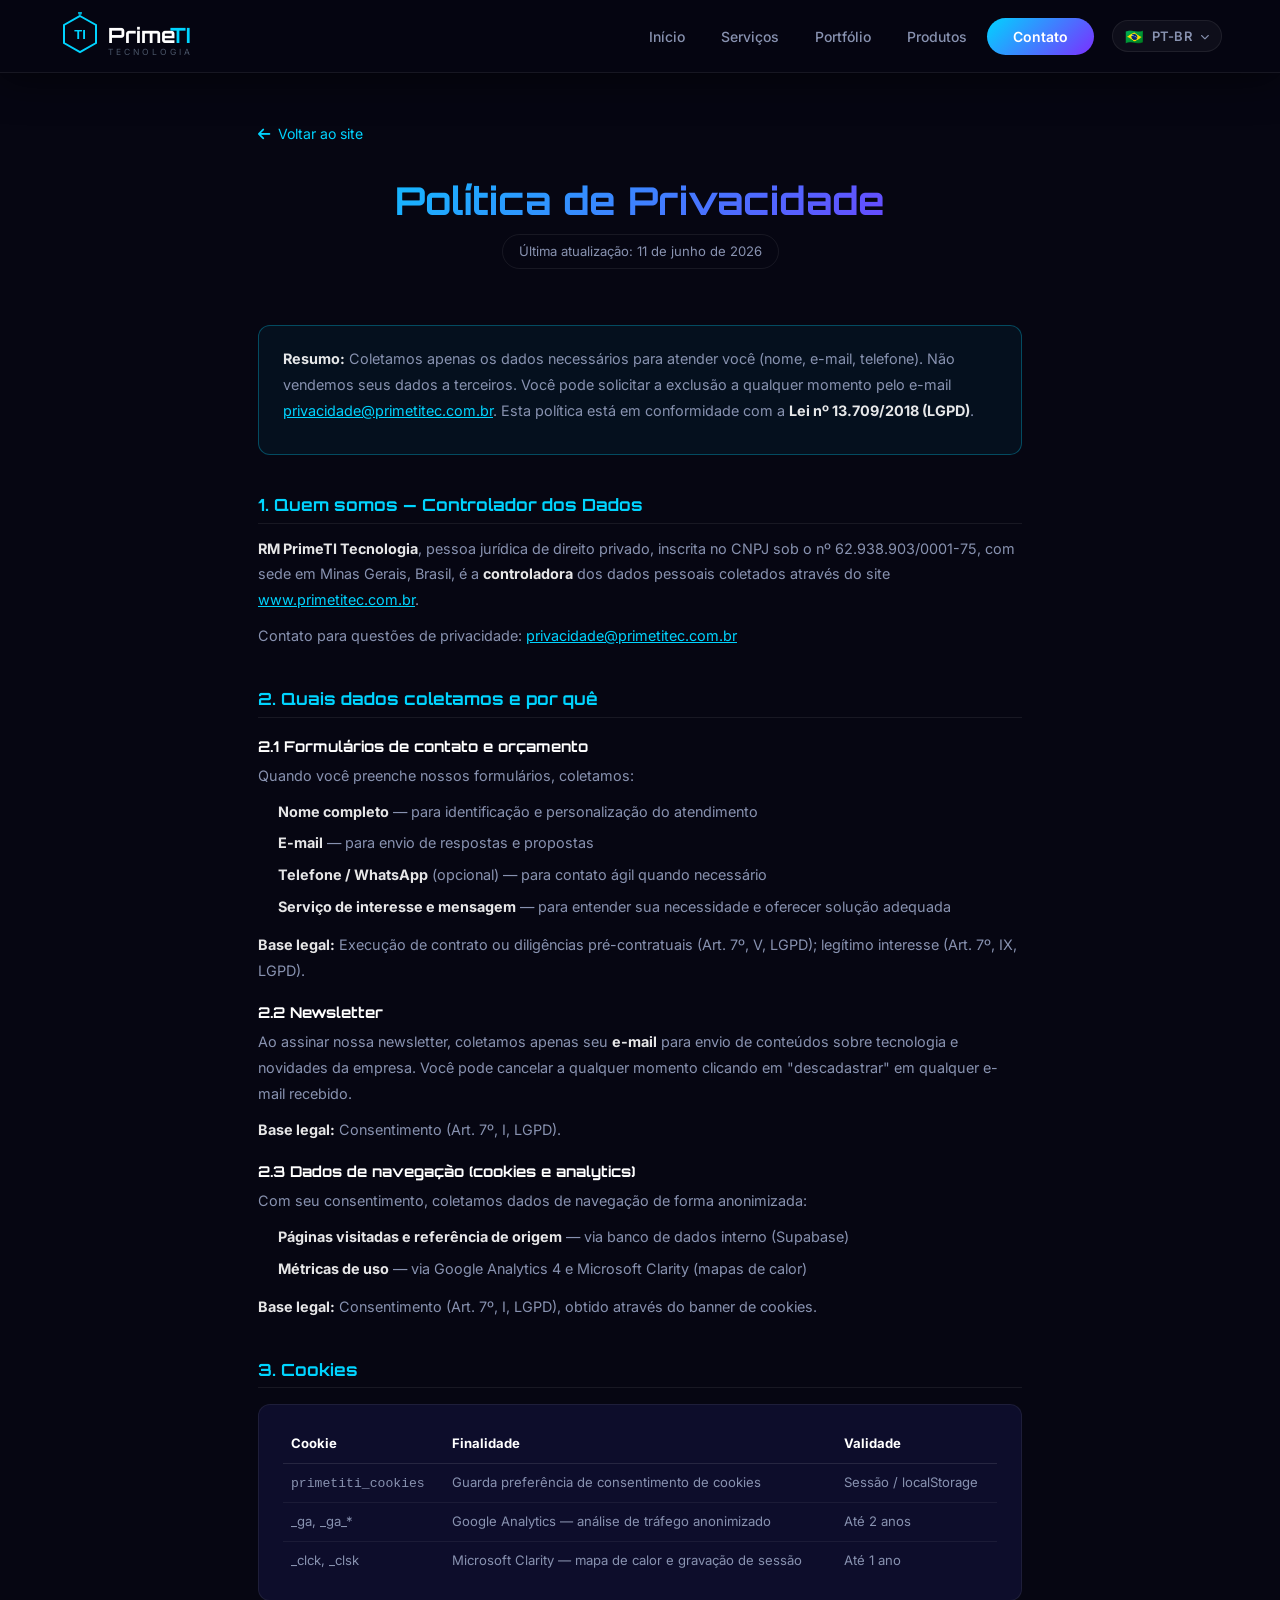
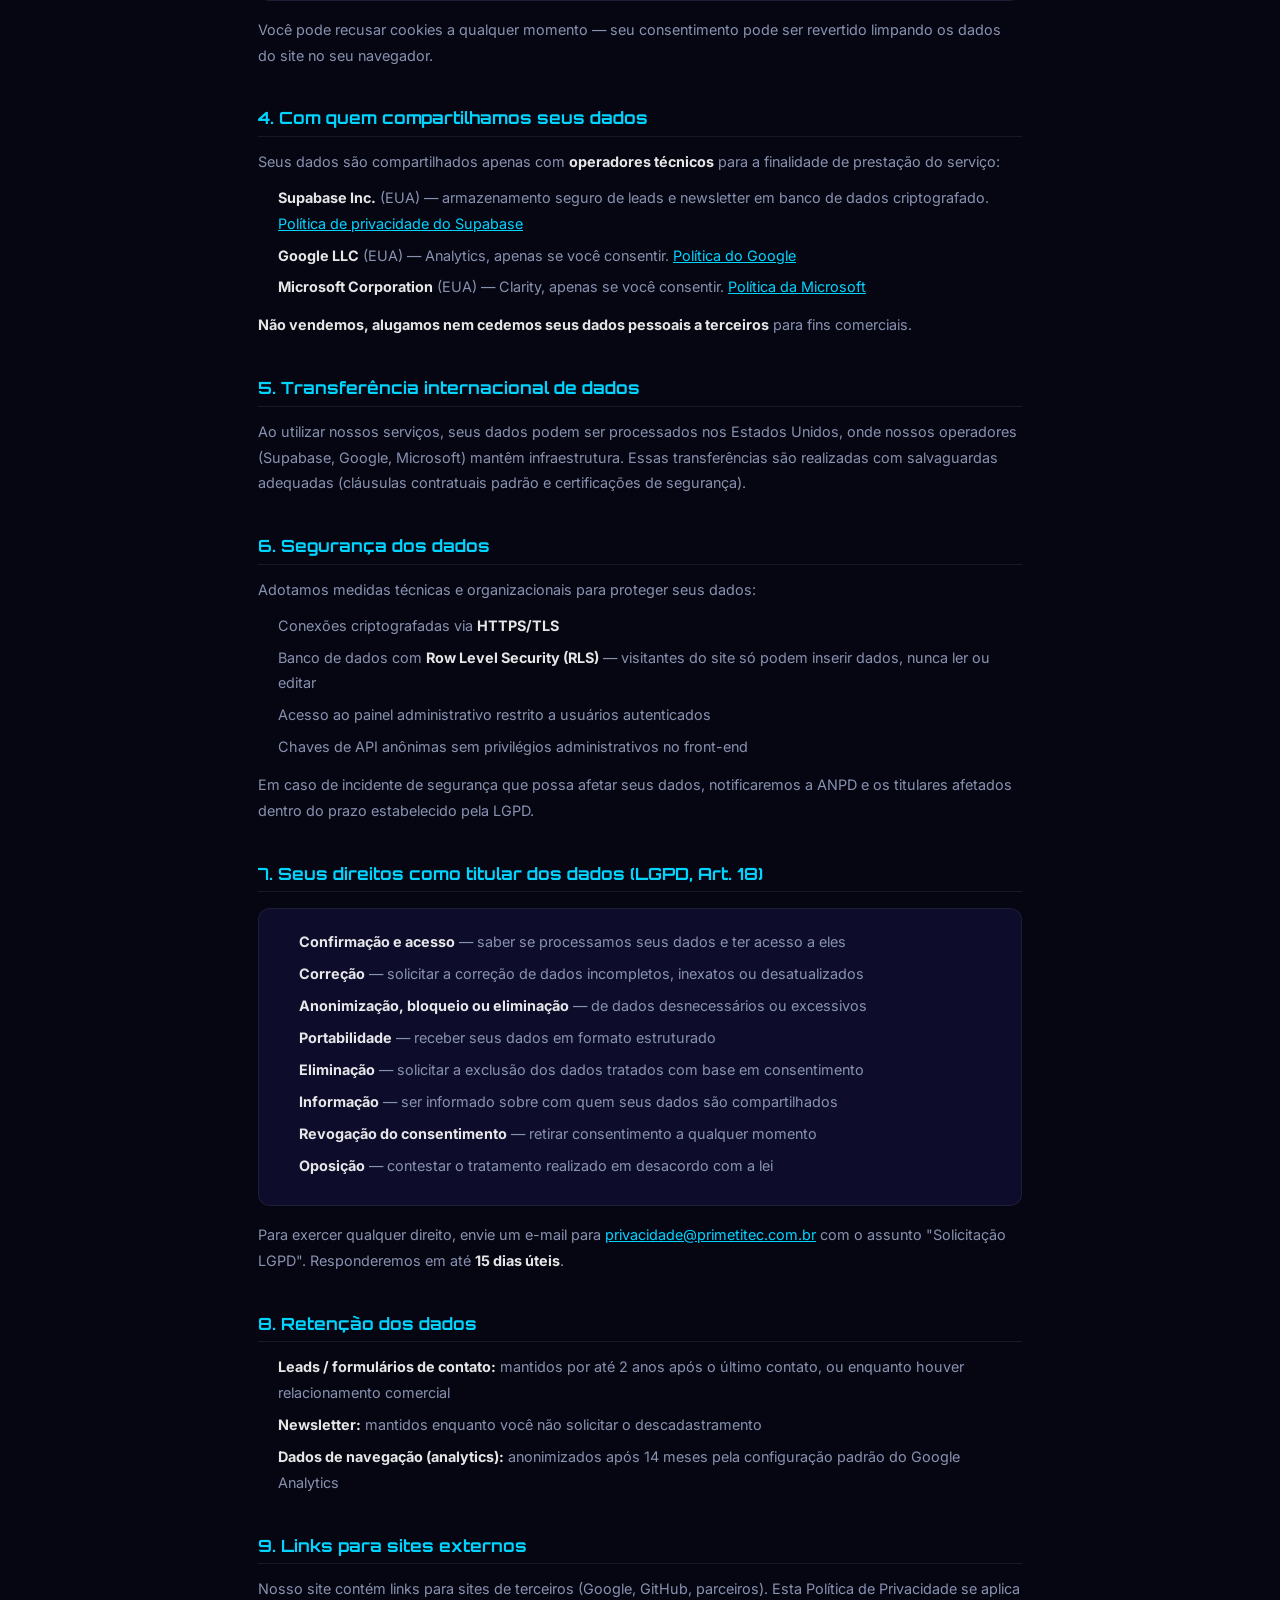
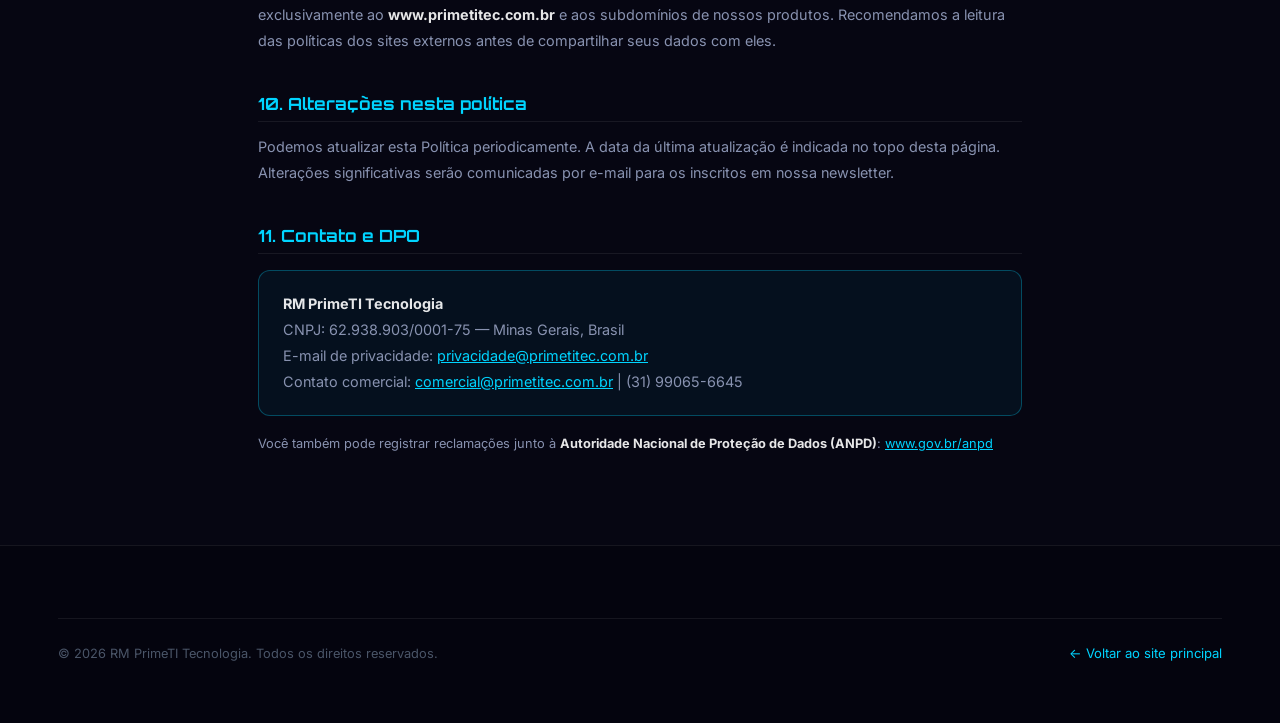
==== commit c4504688: "feat: adiciona seletor de idioma (PT-BR / PT-PT / English) Traduz index.html e a política de privaci" ====
--- a/politica-de-privacidade.html
+++ b/politica-de-privacidade.html
@@ -35,7 +35,7 @@
     .back-link:hover{opacity:.7}
   </style>
 </head>
-<body>
+<body data-page="privacy">
 
   <!-- NAVBAR -->
   <nav id="navbar" class="navbar scrolled" role="navigation" aria-label="Navegação principal">
@@ -50,16 +50,32 @@
           <text x="50" y="43" font-family="Inter, Arial, sans-serif" font-size="8.5" fill="#4a5568" letter-spacing="3">TECNOLOGIA</text>
         </svg>
       </a>
-      <ul class="nav-menu" role="menubar">
-        <li role="none"><a href="/#inicio"    class="nav-link" role="menuitem">Início</a></li>
-        <li role="none"><a href="/#servicos"  class="nav-link" role="menuitem">Serviços</a></li>
-        <li role="none"><a href="/#portfolio" class="nav-link" role="menuitem">Portfólio</a></li>
-        <li role="none"><a href="/#produtos"  class="nav-link" role="menuitem">Produtos</a></li>
-        <li role="none"><a href="/#contato"   class="nav-link nav-cta" role="menuitem">Contato</a></li>
-      </ul>
-      <button class="nav-toggle" id="navToggle" aria-label="Abrir menu" aria-expanded="false">
-        <span></span><span></span><span></span>
-      </button>
+      <div class="nav-right">
+        <ul class="nav-menu" role="menubar">
+          <li role="none"><a href="/#inicio"    class="nav-link" role="menuitem" data-i18n="nav.home">Início</a></li>
+          <li role="none"><a href="/#servicos"  class="nav-link" role="menuitem" data-i18n="nav.services">Serviços</a></li>
+          <li role="none"><a href="/#portfolio" class="nav-link" role="menuitem" data-i18n="nav.portfolio">Portfólio</a></li>
+          <li role="none"><a href="/#produtos"  class="nav-link" role="menuitem" data-i18n="nav.products">Produtos</a></li>
+          <li role="none"><a href="/#contato"   class="nav-link nav-cta" role="menuitem" data-i18n="nav.contact">Contato</a></li>
+        </ul>
+
+        <div class="lang-switcher" id="langSwitcher">
+          <button class="lang-current" id="langToggle" aria-haspopup="true" aria-expanded="false" aria-label="Selecionar idioma" data-i18n-aria-label="lang.selectLabel">
+            <span class="lang-flag" aria-hidden="true">🇧🇷</span>
+            <span class="lang-code">PT-BR</span>
+            <i class="fas fa-chevron-down" aria-hidden="true"></i>
+          </button>
+          <ul class="lang-menu" id="langMenu" role="menu">
+            <li role="none"><button type="button" role="menuitem" class="lang-option" data-lang="pt-BR"><span class="lang-flag" aria-hidden="true">🇧🇷</span> Português (Brasil)</button></li>
+            <li role="none"><button type="button" role="menuitem" class="lang-option" data-lang="pt-PT"><span class="lang-flag" aria-hidden="true">🇵🇹</span> Português (Portugal)</button></li>
+            <li role="none"><button type="button" role="menuitem" class="lang-option" data-lang="en"><span class="lang-flag" aria-hidden="true">🇬🇧</span> English</button></li>
+          </ul>
+        </div>
+
+        <button class="nav-toggle" id="navToggle" aria-label="Abrir menu" aria-expanded="false" data-i18n-aria-label="nav.openMenu">
+          <span></span><span></span><span></span>
+        </button>
+      </div>
     </div>
   </nav>
 
@@ -69,139 +85,139 @@
 
       <a href="/" class="back-link">
         <i class="fas fa-arrow-left" aria-hidden="true"></i>
-        Voltar ao site
+        <span data-i18n="pp.backLink">Voltar ao site</span>
       </a>
 
       <header class="pp-header">
-        <h1>Política de Privacidade</h1>
-        <span class="updated">Última atualização: 11 de junho de 2026</span>
+        <h1 data-i18n="pp.h1">Política de Privacidade</h1>
+        <span class="updated" data-i18n="pp.updated">Última atualização: 11 de junho de 2026</span>
       </header>
 
       <div class="pp-body">
 
         <div class="pp-card highlight">
-          <p><strong>Resumo:</strong> Coletamos apenas os dados necessários para atender você (nome, e-mail, telefone). Não vendemos seus dados a terceiros. Você pode solicitar a exclusão a qualquer momento pelo e-mail <a href="mailto:privacidade@primetitec.com.br">privacidade@primetitec.com.br</a>. Esta política está em conformidade com a <strong>Lei nº 13.709/2018 (LGPD)</strong>.</p>
-        </div>
-
-        <h2>1. Quem somos — Controlador dos Dados</h2>
-        <p><strong>RM PrimeTI Tecnologia</strong>, pessoa jurídica de direito privado, inscrita no CNPJ sob o nº 62.938.903/0001-75, com sede em Minas Gerais, Brasil, é a <strong>controladora</strong> dos dados pessoais coletados através do site <a href="https://www.primetitec.com.br">www.primetitec.com.br</a>.</p>
-        <p>Contato para questões de privacidade: <a href="mailto:privacidade@primetitec.com.br">privacidade@primetitec.com.br</a></p>
-
-        <h2>2. Quais dados coletamos e por quê</h2>
-
-        <h3>2.1 Formulários de contato e orçamento</h3>
-        <p>Quando você preenche nossos formulários, coletamos:</p>
-        <ul>
-          <li><strong>Nome completo</strong> — para identificação e personalização do atendimento</li>
-          <li><strong>E-mail</strong> — para envio de respostas e propostas</li>
-          <li><strong>Telefone / WhatsApp</strong> (opcional) — para contato ágil quando necessário</li>
-          <li><strong>Serviço de interesse e mensagem</strong> — para entender sua necessidade e oferecer solução adequada</li>
-        </ul>
-        <p><strong>Base legal:</strong> Execução de contrato ou diligências pré-contratuais (Art. 7º, V, LGPD); legítimo interesse (Art. 7º, IX, LGPD).</p>
-
-        <h3>2.2 Newsletter</h3>
-        <p>Ao assinar nossa newsletter, coletamos apenas seu <strong>e-mail</strong> para envio de conteúdos sobre tecnologia e novidades da empresa. Você pode cancelar a qualquer momento clicando em "descadastrar" em qualquer e-mail recebido.</p>
-        <p><strong>Base legal:</strong> Consentimento (Art. 7º, I, LGPD).</p>
-
-        <h3>2.3 Dados de navegação (cookies e analytics)</h3>
-        <p>Com seu consentimento, coletamos dados de navegação de forma anonimizada:</p>
-        <ul>
-          <li><strong>Páginas visitadas e referência de origem</strong> — via banco de dados interno (Supabase)</li>
-          <li><strong>Métricas de uso</strong> — via Google Analytics 4 e Microsoft Clarity (mapas de calor)</li>
-        </ul>
-        <p><strong>Base legal:</strong> Consentimento (Art. 7º, I, LGPD), obtido através do banner de cookies.</p>
-
-        <h2>3. Cookies</h2>
+          <p data-i18n="pp.summary"><strong>Resumo:</strong> Coletamos apenas os dados necessários para atender você (nome, e-mail, telefone). Não vendemos seus dados a terceiros. Você pode solicitar a exclusão a qualquer momento pelo e-mail <a href="mailto:privacidade@primetitec.com.br">privacidade@primetitec.com.br</a>. Esta política está em conformidade com a <strong>Lei nº 13.709/2018 (LGPD)</strong>.</p>
+        </div>
+
+        <h2 data-i18n="pp.s1.title">1. Quem somos — Controlador dos Dados</h2>
+        <p data-i18n="pp.s1.p1"><strong>RM PrimeTI Tecnologia</strong>, pessoa jurídica de direito privado, inscrita no CNPJ sob o nº 62.938.903/0001-75, com sede em Minas Gerais, Brasil, é a <strong>controladora</strong> dos dados pessoais coletados através do site <a href="https://www.primetitec.com.br">www.primetitec.com.br</a>.</p>
+        <p data-i18n="pp.s1.p2">Contato para questões de privacidade: <a href="mailto:privacidade@primetitec.com.br">privacidade@primetitec.com.br</a></p>
+
+        <h2 data-i18n="pp.s2.title">2. Quais dados coletamos e por quê</h2>
+
+        <h3 data-i18n="pp.s2_1.title">2.1 Formulários de contato e orçamento</h3>
+        <p data-i18n="pp.s2_1.intro">Quando você preenche nossos formulários, coletamos:</p>
+        <ul>
+          <li data-i18n="pp.s2_1.li1"><strong>Nome completo</strong> — para identificação e personalização do atendimento</li>
+          <li data-i18n="pp.s2_1.li2"><strong>E-mail</strong> — para envio de respostas e propostas</li>
+          <li data-i18n="pp.s2_1.li3"><strong>Telefone / WhatsApp</strong> (opcional) — para contato ágil quando necessário</li>
+          <li data-i18n="pp.s2_1.li4"><strong>Serviço de interesse e mensagem</strong> — para entender sua necessidade e oferecer solução adequada</li>
+        </ul>
+        <p data-i18n="pp.s2_1.legal"><strong>Base legal:</strong> Execução de contrato ou diligências pré-contratuais (Art. 7º, V, LGPD); legítimo interesse (Art. 7º, IX, LGPD).</p>
+
+        <h3 data-i18n="pp.s2_2.title">2.2 Newsletter</h3>
+        <p data-i18n="pp.s2_2.p1">Ao assinar nossa newsletter, coletamos apenas seu <strong>e-mail</strong> para envio de conteúdos sobre tecnologia e novidades da empresa. Você pode cancelar a qualquer momento clicando em "descadastrar" em qualquer e-mail recebido.</p>
+        <p data-i18n="pp.s2_2.legal"><strong>Base legal:</strong> Consentimento (Art. 7º, I, LGPD).</p>
+
+        <h3 data-i18n="pp.s2_3.title">2.3 Dados de navegação (cookies e analytics)</h3>
+        <p data-i18n="pp.s2_3.intro">Com seu consentimento, coletamos dados de navegação de forma anonimizada:</p>
+        <ul>
+          <li data-i18n="pp.s2_3.li1"><strong>Páginas visitadas e referência de origem</strong> — via banco de dados interno (Supabase)</li>
+          <li data-i18n="pp.s2_3.li2"><strong>Métricas de uso</strong> — via Google Analytics 4 e Microsoft Clarity (mapas de calor)</li>
+        </ul>
+        <p data-i18n="pp.s2_3.legal"><strong>Base legal:</strong> Consentimento (Art. 7º, I, LGPD), obtido através do banner de cookies.</p>
+
+        <h2 data-i18n="pp.s3.title">3. Cookies</h2>
         <div class="pp-card">
           <table style="width:100%;border-collapse:collapse;font-size:.82rem">
             <thead>
               <tr style="border-bottom:1px solid rgba(255,255,255,.1)">
-                <th style="text-align:left;padding:8px;color:#fff">Cookie</th>
-                <th style="text-align:left;padding:8px;color:#fff">Finalidade</th>
-                <th style="text-align:left;padding:8px;color:#fff">Validade</th>
+                <th style="text-align:left;padding:8px;color:#fff" data-i18n="pp.s3.thCookie">Cookie</th>
+                <th style="text-align:left;padding:8px;color:#fff" data-i18n="pp.s3.thPurpose">Finalidade</th>
+                <th style="text-align:left;padding:8px;color:#fff" data-i18n="pp.s3.thValidity">Validade</th>
               </tr>
             </thead>
             <tbody>
               <tr>
                 <td style="padding:8px;color:var(--gray-1)"><code>primetiti_cookies</code></td>
-                <td style="padding:8px;color:var(--gray-1)">Guarda preferência de consentimento de cookies</td>
-                <td style="padding:8px;color:var(--gray-1)">Sessão / localStorage</td>
+                <td style="padding:8px;color:var(--gray-1)" data-i18n="pp.s3.row1purpose">Guarda preferência de consentimento de cookies</td>
+                <td style="padding:8px;color:var(--gray-1)" data-i18n="pp.s3.row1validity">Sessão / localStorage</td>
               </tr>
               <tr style="border-top:1px solid rgba(255,255,255,.06)">
                 <td style="padding:8px;color:var(--gray-1)">_ga, _ga_*</td>
-                <td style="padding:8px;color:var(--gray-1)">Google Analytics — análise de tráfego anonimizado</td>
-                <td style="padding:8px;color:var(--gray-1)">Até 2 anos</td>
+                <td style="padding:8px;color:var(--gray-1)" data-i18n="pp.s3.row2purpose">Google Analytics — análise de tráfego anonimizado</td>
+                <td style="padding:8px;color:var(--gray-1)" data-i18n="pp.s3.row2validity">Até 2 anos</td>
               </tr>
               <tr style="border-top:1px solid rgba(255,255,255,.06)">
                 <td style="padding:8px;color:var(--gray-1)">_clck, _clsk</td>
-                <td style="padding:8px;color:var(--gray-1)">Microsoft Clarity — mapa de calor e gravação de sessão</td>
-                <td style="padding:8px;color:var(--gray-1)">Até 1 ano</td>
+                <td style="padding:8px;color:var(--gray-1)" data-i18n="pp.s3.row3purpose">Microsoft Clarity — mapa de calor e gravação de sessão</td>
+                <td style="padding:8px;color:var(--gray-1)" data-i18n="pp.s3.row3validity">Até 1 ano</td>
               </tr>
             </tbody>
           </table>
         </div>
-        <p>Você pode recusar cookies a qualquer momento — seu consentimento pode ser revertido limpando os dados do site no seu navegador.</p>
-
-        <h2>4. Com quem compartilhamos seus dados</h2>
-        <p>Seus dados são compartilhados apenas com <strong>operadores técnicos</strong> para a finalidade de prestação do serviço:</p>
-        <ul>
-          <li><strong>Supabase Inc.</strong> (EUA) — armazenamento seguro de leads e newsletter em banco de dados criptografado. <a href="https://supabase.com/privacy" target="_blank" rel="noopener">Política de privacidade do Supabase</a></li>
-          <li><strong>Google LLC</strong> (EUA) — Analytics, apenas se você consentir. <a href="https://policies.google.com/privacy" target="_blank" rel="noopener">Política do Google</a></li>
-          <li><strong>Microsoft Corporation</strong> (EUA) — Clarity, apenas se você consentir. <a href="https://privacy.microsoft.com/pt-br/privacystatement" target="_blank" rel="noopener">Política da Microsoft</a></li>
-        </ul>
-        <p><strong>Não vendemos, alugamos nem cedemos seus dados pessoais a terceiros</strong> para fins comerciais.</p>
-
-        <h2>5. Transferência internacional de dados</h2>
-        <p>Ao utilizar nossos serviços, seus dados podem ser processados nos Estados Unidos, onde nossos operadores (Supabase, Google, Microsoft) mantêm infraestrutura. Essas transferências são realizadas com salvaguardas adequadas (cláusulas contratuais padrão e certificações de segurança).</p>
-
-        <h2>6. Segurança dos dados</h2>
-        <p>Adotamos medidas técnicas e organizacionais para proteger seus dados:</p>
-        <ul>
-          <li>Conexões criptografadas via <strong>HTTPS/TLS</strong></li>
-          <li>Banco de dados com <strong>Row Level Security (RLS)</strong> — visitantes do site só podem inserir dados, nunca ler ou editar</li>
-          <li>Acesso ao painel administrativo restrito a usuários autenticados</li>
-          <li>Chaves de API anônimas sem privilégios administrativos no front-end</li>
-        </ul>
-        <p>Em caso de incidente de segurança que possa afetar seus dados, notificaremos a ANPD e os titulares afetados dentro do prazo estabelecido pela LGPD.</p>
-
-        <h2>7. Seus direitos como titular dos dados (LGPD, Art. 18)</h2>
+        <p data-i18n="pp.s3.after">Você pode recusar cookies a qualquer momento — seu consentimento pode ser revertido limpando os dados do site no seu navegador.</p>
+
+        <h2 data-i18n="pp.s4.title">4. Com quem compartilhamos seus dados</h2>
+        <p data-i18n="pp.s4.intro">Seus dados são compartilhados apenas com <strong>operadores técnicos</strong> para a finalidade de prestação do serviço:</p>
+        <ul>
+          <li data-i18n="pp.s4.li1"><strong>Supabase Inc.</strong> (EUA) — armazenamento seguro de leads e newsletter em banco de dados criptografado. <a href="https://supabase.com/privacy" target="_blank" rel="noopener">Política de privacidade do Supabase</a></li>
+          <li data-i18n="pp.s4.li2"><strong>Google LLC</strong> (EUA) — Analytics, apenas se você consentir. <a href="https://policies.google.com/privacy" target="_blank" rel="noopener">Política do Google</a></li>
+          <li data-i18n="pp.s4.li3"><strong>Microsoft Corporation</strong> (EUA) — Clarity, apenas se você consentir. <a href="https://privacy.microsoft.com/pt-br/privacystatement" target="_blank" rel="noopener">Política da Microsoft</a></li>
+        </ul>
+        <p data-i18n="pp.s4.outro"><strong>Não vendemos, alugamos nem cedemos seus dados pessoais a terceiros</strong> para fins comerciais.</p>
+
+        <h2 data-i18n="pp.s5.title">5. Transferência internacional de dados</h2>
+        <p data-i18n="pp.s5.p">Ao utilizar nossos serviços, seus dados podem ser processados nos Estados Unidos, onde nossos operadores (Supabase, Google, Microsoft) mantêm infraestrutura. Essas transferências são realizadas com salvaguardas adequadas (cláusulas contratuais padrão e certificações de segurança).</p>
+
+        <h2 data-i18n="pp.s6.title">6. Segurança dos dados</h2>
+        <p data-i18n="pp.s6.intro">Adotamos medidas técnicas e organizacionais para proteger seus dados:</p>
+        <ul>
+          <li data-i18n="pp.s6.li1">Conexões criptografadas via <strong>HTTPS/TLS</strong></li>
+          <li data-i18n="pp.s6.li2">Banco de dados com <strong>Row Level Security (RLS)</strong> — visitantes do site só podem inserir dados, nunca ler ou editar</li>
+          <li data-i18n="pp.s6.li3">Acesso ao painel administrativo restrito a usuários autenticados</li>
+          <li data-i18n="pp.s6.li4">Chaves de API anônimas sem privilégios administrativos no front-end</li>
+        </ul>
+        <p data-i18n="pp.s6.after">Em caso de incidente de segurança que possa afetar seus dados, notificaremos a ANPD e os titulares afetados dentro do prazo estabelecido pela LGPD.</p>
+
+        <h2 data-i18n="pp.s7.title">7. Seus direitos como titular dos dados (LGPD, Art. 18)</h2>
         <div class="pp-card">
           <ul style="margin:0;padding-left:16px">
-            <li><strong>Confirmação e acesso</strong> — saber se processamos seus dados e ter acesso a eles</li>
-            <li><strong>Correção</strong> — solicitar a correção de dados incompletos, inexatos ou desatualizados</li>
-            <li><strong>Anonimização, bloqueio ou eliminação</strong> — de dados desnecessários ou excessivos</li>
-            <li><strong>Portabilidade</strong> — receber seus dados em formato estruturado</li>
-            <li><strong>Eliminação</strong> — solicitar a exclusão dos dados tratados com base em consentimento</li>
-            <li><strong>Informação</strong> — ser informado sobre com quem seus dados são compartilhados</li>
-            <li><strong>Revogação do consentimento</strong> — retirar consentimento a qualquer momento</li>
-            <li><strong>Oposição</strong> — contestar o tratamento realizado em desacordo com a lei</li>
+            <li data-i18n="pp.s7.li1"><strong>Confirmação e acesso</strong> — saber se processamos seus dados e ter acesso a eles</li>
+            <li data-i18n="pp.s7.li2"><strong>Correção</strong> — solicitar a correção de dados incompletos, inexatos ou desatualizados</li>
+            <li data-i18n="pp.s7.li3"><strong>Anonimização, bloqueio ou eliminação</strong> — de dados desnecessários ou excessivos</li>
+            <li data-i18n="pp.s7.li4"><strong>Portabilidade</strong> — receber seus dados em formato estruturado</li>
+            <li data-i18n="pp.s7.li5"><strong>Eliminação</strong> — solicitar a exclusão dos dados tratados com base em consentimento</li>
+            <li data-i18n="pp.s7.li6"><strong>Informação</strong> — ser informado sobre com quem seus dados são compartilhados</li>
+            <li data-i18n="pp.s7.li7"><strong>Revogação do consentimento</strong> — retirar consentimento a qualquer momento</li>
+            <li data-i18n="pp.s7.li8"><strong>Oposição</strong> — contestar o tratamento realizado em desacordo com a lei</li>
           </ul>
         </div>
-        <p>Para exercer qualquer direito, envie um e-mail para <a href="mailto:privacidade@primetitec.com.br">privacidade@primetitec.com.br</a> com o assunto "Solicitação LGPD". Responderemos em até <strong>15 dias úteis</strong>.</p>
-
-        <h2>8. Retenção dos dados</h2>
-        <ul>
-          <li><strong>Leads / formulários de contato:</strong> mantidos por até 2 anos após o último contato, ou enquanto houver relacionamento comercial</li>
-          <li><strong>Newsletter:</strong> mantidos enquanto você não solicitar o descadastramento</li>
-          <li><strong>Dados de navegação (analytics):</strong> anonimizados após 14 meses pela configuração padrão do Google Analytics</li>
-        </ul>
-
-        <h2>9. Links para sites externos</h2>
-        <p>Nosso site contém links para sites de terceiros (Google, GitHub, parceiros). Esta Política de Privacidade se aplica exclusivamente ao <strong>www.primetitec.com.br</strong> e aos subdomínios de nossos produtos. Recomendamos a leitura das políticas dos sites externos antes de compartilhar seus dados com eles.</p>
-
-        <h2>10. Alterações nesta política</h2>
-        <p>Podemos atualizar esta Política periodicamente. A data da última atualização é indicada no topo desta página. Alterações significativas serão comunicadas por e-mail para os inscritos em nossa newsletter.</p>
-
-        <h2>11. Contato e DPO</h2>
+        <p data-i18n="pp.s7.after">Para exercer qualquer direito, envie um e-mail para <a href="mailto:privacidade@primetitec.com.br">privacidade@primetitec.com.br</a> com o assunto "Solicitação LGPD". Responderemos em até <strong>15 dias úteis</strong>.</p>
+
+        <h2 data-i18n="pp.s8.title">8. Retenção dos dados</h2>
+        <ul>
+          <li data-i18n="pp.s8.li1"><strong>Leads / formulários de contato:</strong> mantidos por até 2 anos após o último contato, ou enquanto houver relacionamento comercial</li>
+          <li data-i18n="pp.s8.li2"><strong>Newsletter:</strong> mantidos enquanto você não solicitar o descadastramento</li>
+          <li data-i18n="pp.s8.li3"><strong>Dados de navegação (analytics):</strong> anonimizados após 14 meses pela configuração padrão do Google Analytics</li>
+        </ul>
+
+        <h2 data-i18n="pp.s9.title">9. Links para sites externos</h2>
+        <p data-i18n="pp.s9.p">Nosso site contém links para sites de terceiros (Google, GitHub, parceiros). Esta Política de Privacidade se aplica exclusivamente ao <strong>www.primetitec.com.br</strong> e aos subdomínios de nossos produtos. Recomendamos a leitura das políticas dos sites externos antes de compartilhar seus dados com eles.</p>
+
+        <h2 data-i18n="pp.s10.title">10. Alterações nesta política</h2>
+        <p data-i18n="pp.s10.p">Podemos atualizar esta Política periodicamente. A data da última atualização é indicada no topo desta página. Alterações significativas serão comunicadas por e-mail para os inscritos em nossa newsletter.</p>
+
+        <h2 data-i18n="pp.s11.title">11. Contato e DPO</h2>
         <div class="pp-card highlight">
-          <p style="margin:0">
+          <p style="margin:0" data-i18n="pp.s11.card">
             <strong>RM PrimeTI Tecnologia</strong><br>
             CNPJ: 62.938.903/0001-75 — Minas Gerais, Brasil<br>
             E-mail de privacidade: <a href="mailto:privacidade@primetitec.com.br">privacidade@primetitec.com.br</a><br>
             Contato comercial: <a href="mailto:comercial@primetitec.com.br">comercial@primetitec.com.br</a> | (31) 99065-6645
           </p>
         </div>
-        <p style="margin-top:16px;font-size:.8rem">Você também pode registrar reclamações junto à <strong>Autoridade Nacional de Proteção de Dados (ANPD)</strong>: <a href="https://www.gov.br/anpd" target="_blank" rel="noopener">www.gov.br/anpd</a></p>
+        <p style="margin-top:16px;font-size:.8rem" data-i18n="pp.s11.after">Você também pode registrar reclamações junto à <strong>Autoridade Nacional de Proteção de Dados (ANPD)</strong>: <a href="https://www.gov.br/anpd" target="_blank" rel="noopener">www.gov.br/anpd</a></p>
 
       </div>
     </div>
@@ -211,12 +227,13 @@
   <footer class="footer" role="contentinfo">
     <div class="container">
       <div class="footer-bottom" style="border-top:1px solid rgba(255,255,255,.07);padding:24px 0;display:flex;justify-content:space-between;align-items:center;flex-wrap:wrap;gap:12px">
-        <p style="margin:0;font-size:.8rem;color:var(--gray-2)">&copy; <span id="year"></span> RM PrimeTI Tecnologia. Todos os direitos reservados.</p>
-        <a href="/" style="color:var(--cyan);font-size:.82rem;text-decoration:none">← Voltar ao site principal</a>
+        <p style="margin:0;font-size:.8rem;color:var(--gray-2)">&copy; <span id="year"></span> <span data-i18n="footer.rights">RM PrimeTI Tecnologia. Todos os direitos reservados.</span></p>
+        <a href="/" style="color:var(--cyan);font-size:.82rem;text-decoration:none" data-i18n="pp.backToSite">← Voltar ao site principal</a>
       </div>
     </div>
   </footer>
 
+  <script src="js/i18n.js"></script>
   <script>document.getElementById('year').textContent = new Date().getFullYear();</script>
   <script>
     const nb = document.getElementById('navbar');
--- a/css/styles.css
+++ b/css/styles.css
@@ -32,6 +32,7 @@
   --r-lg: 22px;
   --ease: cubic-bezier(.4,0,.2,1);
   --t: all .3s var(--ease);
+  --section-py: 110px;
 }
 
 /* ===== RESET ===== */
@@ -100,6 +101,7 @@
   display:flex;align-items:center;justify-content:space-between
 }
 .nav-logo{display:flex;align-items:center;flex-shrink:0}
+.nav-right{display:flex;align-items:center;gap:18px}
 .nav-menu{display:flex;align-items:center;gap:4px}
 .nav-link{
   color:var(--gray-1);font-size:14px;font-weight:500;
@@ -119,6 +121,39 @@
   display:block;width:24px;height:2px;
   background:var(--white);border-radius:2px;transition:var(--t)
 }
+
+/* ============================================================
+   LANGUAGE SWITCHER
+   ============================================================ */
+.lang-switcher{position:relative;z-index:1001}
+.lang-current{
+  display:flex;align-items:center;gap:8px;
+  background:rgba(255,255,255,.04);border:1px solid var(--border);
+  border-radius:50px;padding:7px 12px;color:var(--gray-1);
+  font-size:13px;font-weight:600;transition:var(--t)
+}
+.lang-current:hover{color:var(--white);border-color:rgba(0,212,255,.35);background:rgba(0,212,255,.06)}
+.lang-current .fa-chevron-down{font-size:9px;transition:transform .2s var(--ease)}
+.lang-switcher.open .lang-current .fa-chevron-down{transform:rotate(180deg)}
+.lang-flag{font-size:15px;line-height:1}
+.lang-code{letter-spacing:.3px}
+.lang-menu{
+  position:absolute;top:calc(100% + 10px);right:0;min-width:210px;
+  background:rgba(10,10,26,.98);backdrop-filter:blur(20px);
+  border:1px solid var(--border);border-radius:14px;
+  padding:6px;box-shadow:0 16px 40px rgba(0,0,0,.5);
+  opacity:0;visibility:hidden;transform:translateY(-8px);
+  transition:opacity .2s var(--ease),transform .2s var(--ease),visibility .2s
+}
+.lang-switcher.open .lang-menu{opacity:1;visibility:visible;transform:translateY(0)}
+.lang-option{
+  display:flex;align-items:center;gap:10px;width:100%;
+  padding:10px 12px;border-radius:9px;color:var(--gray-1);
+  font-size:13.5px;font-weight:500;text-align:left;transition:var(--t)
+}
+.lang-option:hover{background:rgba(0,212,255,.08);color:var(--white)}
+.lang-option.active{color:var(--cyan);background:rgba(0,212,255,.08)}
+.lang-option .lang-flag{font-size:17px}
 
 /* ============================================================
    HERO
@@ -163,7 +198,7 @@
 }
 .hero-content{
   position:relative;z-index:2;text-align:center;
-  max-width:880px;padding:0 28px;padding-top:90px
+  max-width:880px;padding:0 28px;padding-top:90px;padding-bottom:130px
 }
 .hero-badge{
   display:inline-flex;align-items:center;gap:10px;
@@ -199,16 +234,17 @@
   margin-bottom:72px;
   opacity:0;animation:fadeUp .9s var(--ease) var(--delay,0s) forwards
 }
-.hero-stats{
-  display:flex;align-items:center;justify-content:center;gap:36px;
+.hero-badges{
+  display:flex;align-items:center;justify-content:center;gap:14px;flex-wrap:wrap;
   opacity:0;animation:fadeUp .9s var(--ease) var(--delay,0s) forwards
 }
-.stat{text-align:center}
-.stat-row{display:flex;align-items:baseline;justify-content:center;gap:2px}
-.stat-number{font-family:var(--f-head);font-size:38px;font-weight:700;color:var(--cyan)}
-.stat-plus{font-family:var(--f-head);font-size:24px;font-weight:700;color:var(--cyan)}
-.stat-label{display:block;font-size:12px;color:var(--gray-2);text-transform:uppercase;letter-spacing:1.5px;margin-top:4px}
-.stat-divider{width:1px;height:44px;background:var(--border)}
+.hero-badge-pill{
+  display:inline-flex;align-items:center;gap:9px;
+  padding:10px 18px;background:rgba(0,212,255,.06);
+  border:1px solid var(--border);border-radius:50px;
+  color:var(--gray-1);font-size:13px;font-weight:600
+}
+.hero-badge-pill i{color:var(--cyan);font-size:13px}
 .hero-scroll{
   position:absolute;bottom:36px;left:50%;transform:translateX(-50%);
   z-index:2;display:flex;flex-direction:column;align-items:center;gap:10px
@@ -318,7 +354,7 @@
    ============================================================ */
 .products{background:var(--bg)}
 .products-grid{
-  display:grid;grid-template-columns:repeat(4,1fr);gap:22px
+  display:grid;grid-template-columns:repeat(3,1fr);gap:22px
 }
 .product-card{
   position:relative;background:var(--bg-card);
@@ -340,7 +376,7 @@
 .nexus-glow{background:#00d4ff}
 .belle-glow{background:#ff6b9d}
 .recebi-glow{background:#27c93f}
-.lume-glow{background:#ffbd2e}
+.biz-glow{background:#7b2fff}
 .product-header{display:flex;align-items:flex-start;justify-content:space-between;gap:12px}
 .product-icon{width:60px;height:60px;flex-shrink:0}
 .product-icon svg{width:100%;height:100%}
@@ -360,6 +396,22 @@
 }
 .product-card:hover .product-link{gap:14px}
 .product-link i{font-size:11px}
+
+/* ============================================================
+   GOOGLE REVIEWS
+   ============================================================ */
+.reviews-sec{padding:64px 0;background:linear-gradient(135deg,rgba(66,133,244,.05) 0%,rgba(52,168,83,.04) 100%)}
+.reviews-card{
+  display:flex;align-items:center;gap:32px;flex-wrap:wrap;
+  background:var(--bg-card);border:1px solid var(--border);
+  border-radius:var(--r-lg);padding:40px 48px
+}
+.reviews-icon{flex-shrink:0}
+.reviews-text{flex:1;min-width:240px}
+.reviews-text .section-tag{margin-bottom:10px}
+.reviews-text h2{font-size:clamp(20px,2.6vw,28px);color:var(--white);margin-bottom:10px;line-height:1.3}
+.reviews-text p{color:var(--gray-1);font-size:14.5px;line-height:1.7;max-width:520px}
+.reviews-card .btn{flex-shrink:0}
 
 /* ============================================================
    ABOUT
@@ -618,8 +670,11 @@
   .products-grid{grid-template-columns:repeat(2,1fr)}
   .about-grid{grid-template-columns:1fr;gap:56px}
   .footer-grid{grid-template-columns:repeat(2,1fr);gap:36px}
+  .plans-grid{grid-template-columns:1fr;max-width:420px;margin-left:auto;margin-right:auto}
+  .plans-extra{grid-template-columns:1fr;gap:28px}
 }
 @media (max-width:768px){
+  :root{--section-py:80px}
   section{padding:80px 0}
   .nav-menu{
     position:fixed;top:0;right:-100%;width:290px;height:100vh;
@@ -631,8 +686,12 @@
   .nav-menu.open{right:0}
   .nav-link{font-size:16px;padding:14px 18px}
   .nav-toggle{display:flex}
-  .hero-stats{gap:22px}
-  .stat-number{font-size:30px}
+  .nav-right{gap:10px}
+  .lang-current{padding:7px 10px}
+  .lang-current .lang-code{display:none}
+  .lang-menu{right:-10px;min-width:200px}
+  .hero-badges{gap:10px}
+  .hero-badge-pill{font-size:12px;padding:8px 14px}
   .services-grid{grid-template-columns:1fr}
   .contact-grid{grid-template-columns:1fr}
   .cta-banner{flex-direction:column;text-align:center;padding:36px 28px}
@@ -649,9 +708,10 @@
   .hero-title{font-size:clamp(34px,8vw,52px)}
   .hero-buttons{flex-direction:column;align-items:center}
   .products-grid{grid-template-columns:1fr}
-  .hero-stats{gap:14px}
-  .stat-divider{height:30px}
-  .stat-number{font-size:26px}
+  .hero-badges{flex-direction:column;align-items:stretch}
+  .hero-content{padding-bottom:170px}
+  .reviews-card{flex-direction:column;text-align:center;padding:32px 24px}
+  .reviews-text p{max-width:none}
   .wpp-float{bottom:22px;right:22px;width:54px;height:54px;font-size:26px}
 }
 
@@ -724,6 +784,103 @@
 .back-to-top:hover{background:rgba(0,212,255,.28);transform:translateY(-3px)}
 
 /* ============================================================
+   PLANS FOR COMPANIES (MONTHLY MAINTENANCE CONTRACT)
+   ============================================================ */
+.plans-sec{padding:var(--section-py) 0;background:var(--bg)}
+.plans-grid{
+  display:grid;grid-template-columns:repeat(3,1fr);gap:28px;
+  align-items:start;margin-top:16px
+}
+.plan-card{
+  background:var(--bg-card);border:1px solid var(--border);
+  border-radius:var(--r-lg);padding:36px 30px;
+  position:relative;transition:var(--t);display:flex;flex-direction:column
+}
+.plan-card:hover{
+  transform:translateY(-8px);border-color:rgba(0,212,255,.3);
+  box-shadow:0 24px 64px rgba(0,0,0,.5),0 0 40px rgba(0,212,255,.1)
+}
+.plan-card.featured{
+  border-color:rgba(123,47,255,.35);
+  background:linear-gradient(145deg,#0d0d2b,#130d2e);
+  box-shadow:0 0 50px rgba(123,47,255,.1)
+}
+.plan-badge{
+  position:absolute;top:-13px;left:50%;transform:translateX(-50%);
+  padding:5px 16px;background:var(--grad);border-radius:50px;
+  font-size:11px;font-weight:700;text-transform:uppercase;letter-spacing:1px;color:#fff;
+  white-space:nowrap
+}
+.plan-name{font-size:19px;font-weight:700;color:var(--white);margin-bottom:14px}
+.plan-price{display:flex;align-items:baseline;gap:4px;margin-bottom:26px}
+.plan-price-value{font-family:var(--f-head);font-size:32px;font-weight:700;color:var(--cyan)}
+.plan-price-period{font-size:14px;color:var(--gray-1)}
+.plan-features{display:flex;flex-direction:column;gap:11px;margin-bottom:28px;flex-grow:1}
+.plan-features li{display:flex;align-items:flex-start;gap:10px;font-size:13.5px;color:rgba(255,255,255,.82);line-height:1.5}
+.plan-features li i{color:var(--green);font-size:12px;flex-shrink:0;margin-top:3px}
+.plan-btn{width:100%;justify-content:center}
+.plans-note{text-align:center;color:var(--gray-1);font-size:13px;font-style:italic;margin-top:24px}
+.plans-extra{
+  display:grid;grid-template-columns:1.3fr 1fr;gap:40px;
+  margin-top:56px;padding-top:40px;border-top:1px solid var(--border)
+}
+.plans-included h4,.plans-excluded h4{font-size:15px;color:var(--white);margin-bottom:16px}
+.plans-excluded h4 span{display:block;font-size:11px;font-weight:400;color:var(--gray-1);margin-top:2px;text-transform:none;letter-spacing:0}
+.plans-included ul{display:flex;flex-direction:column;gap:10px}
+.plans-included li{display:flex;align-items:flex-start;gap:10px;font-size:13.5px;color:var(--gray-1);line-height:1.6}
+.plans-included li i{color:var(--cyan);font-size:12px;flex-shrink:0;margin-top:3px}
+.plans-excluded p{font-size:13px;color:var(--gray-1);line-height:1.75}
+
+/* ============================================================
+   BUSINESS SYSTEMS (DP / FISCAL / RH)
+   ============================================================ */
+.biz-systems{
+  padding:var(--section-py) 0;
+  background:linear-gradient(135deg,rgba(123,47,255,.05) 0%,rgba(0,212,255,.04) 100%);
+}
+.biz-grid{
+  display:grid;grid-template-columns:1.1fr 1fr;
+  gap:64px;align-items:start;margin-top:16px
+}
+.biz-lead{color:var(--gray-1);font-size:16px;line-height:1.85;margin-bottom:32px}
+.biz-lead strong{color:var(--white)}
+.biz-diff-list{display:flex;flex-direction:column;gap:22px}
+.biz-diff-item{display:flex;align-items:flex-start;gap:18px}
+.biz-diff-icon{
+  width:46px;height:46px;border-radius:12px;flex-shrink:0;
+  background:var(--purple-d);border:1px solid rgba(123,47,255,.25);
+  display:flex;align-items:center;justify-content:center;
+  color:var(--purple);font-size:18px
+}
+.biz-diff-item h4{font-family:var(--f-head);font-size:14px;color:var(--white);margin-bottom:4px}
+.biz-diff-item p{font-size:13px;color:var(--gray-1);line-height:1.6}
+.biz-card{
+  background:var(--bg-card);
+  border:1px solid var(--border-c);
+  border-radius:20px;
+  padding:44px 40px;
+  position:relative;overflow:hidden
+}
+.biz-card::before{
+  content:'';position:absolute;top:-60px;right:-60px;
+  width:200px;height:200px;border-radius:50%;
+  background:radial-gradient(circle,rgba(123,47,255,.1) 0%,transparent 70%);
+  pointer-events:none
+}
+.biz-card-tag{
+  display:inline-block;padding:6px 16px;
+  background:var(--purple-d);border:1px solid rgba(123,47,255,.3);
+  border-radius:50px;color:var(--purple);
+  font-size:12px;font-weight:700;text-transform:uppercase;letter-spacing:1.5px;
+  margin-bottom:18px
+}
+.biz-card h3{font-size:clamp(20px,2.4vw,26px);color:var(--white);margin-bottom:14px;line-height:1.3}
+.biz-card > p{color:var(--gray-1);font-size:15px;line-height:1.75;margin-bottom:26px}
+.biz-card-list{display:flex;flex-direction:column;gap:12px;margin-bottom:30px}
+.biz-card-list li{display:flex;align-items:center;gap:10px;font-size:14px;color:rgba(255,255,255,.85)}
+.biz-card-list i{color:var(--green);font-size:13px;flex-shrink:0}
+
+/* ============================================================
    PORTFOLIO
    ============================================================ */
 .portfolio-sec{padding:var(--section-py) 0;background:var(--bg)}
@@ -774,69 +931,6 @@
   background:rgba(255,255,255,.06);color:var(--gray-1);
   border:1px solid var(--border);
 }
-
-/* ============================================================
-   TESTIMONIALS
-   ============================================================ */
-.testimonials{
-  padding:var(--section-py) 0;
-  background:linear-gradient(180deg,var(--bg) 0%,var(--bg-2) 100%);
-}
-.testimonials-outer{margin-top:48px;position:relative}
-.testimonials-track{
-  display:flex;
-  transition:transform .5s cubic-bezier(.4,0,.2,1);
-  overflow:visible;
-}
-.testimonial-card{
-  flex:0 0 100%;
-  background:var(--bg-card);
-  border:1px solid var(--border);
-  border-radius:16px;
-  padding:32px;
-  position:relative;
-}
-.testimonial-card::before{
-  content:'\201C';
-  position:absolute;top:16px;right:24px;
-  font-size:80px;line-height:1;
-  color:var(--cyan);opacity:.12;
-  font-family:Georgia,serif;
-}
-.testimonial-stars{font-size:18px;color:var(--gold);letter-spacing:3px;margin-bottom:16px}
-.testimonial-text{
-  font-size:1rem;color:rgba(255,255,255,.82);line-height:1.7;
-  font-style:italic;margin-bottom:24px;
-}
-.testimonial-author{display:flex;align-items:center;gap:14px}
-.testimonial-avatar{
-  width:46px;height:46px;border-radius:50%;
-  display:flex;align-items:center;justify-content:center;
-  font-size:.82rem;font-weight:800;color:#fff;flex-shrink:0;
-}
-.testimonial-author strong{display:block;font-size:.92rem;color:#fff}
-.testimonial-author span{font-size:.78rem;color:var(--gray-1)}
-.testimonials-nav{
-  display:flex;align-items:center;justify-content:center;
-  gap:16px;margin-top:28px;
-}
-.test-btn{
-  width:40px;height:40px;border-radius:50%;
-  background:rgba(255,255,255,.06);
-  border:1px solid var(--border);
-  color:var(--gray-1);
-  display:flex;align-items:center;justify-content:center;
-  cursor:pointer;transition:background .2s,border-color .2s,color .2s;
-}
-.test-btn:hover{background:rgba(0,212,255,.15);border-color:var(--cyan);color:var(--cyan)}
-.test-dots{display:flex;gap:8px}
-.test-dot{
-  width:8px;height:8px;border-radius:50%;
-  background:rgba(255,255,255,.2);
-  border:none;cursor:pointer;
-  transition:background .25s,transform .25s;padding:0;
-}
-.test-dot.active{background:var(--cyan);transform:scale(1.3)}
 
 /* ============================================================
    FAQ
@@ -946,11 +1040,13 @@
 @media (max-width:1100px){
   .portfolio-grid{grid-template-columns:repeat(2,1fr)}
   .qq-card{grid-template-columns:1fr;gap:40px;padding:40px}
+  .biz-grid{grid-template-columns:1fr;gap:40px}
 }
 @media (max-width:768px){
   .portfolio-grid{grid-template-columns:1fr}
   .qq-row{grid-template-columns:1fr}
   .qq-card{padding:28px 22px}
+  .biz-card{padding:32px 24px}
   .cookie-inner{flex-wrap:wrap}
 }
 @media (max-width:560px){
